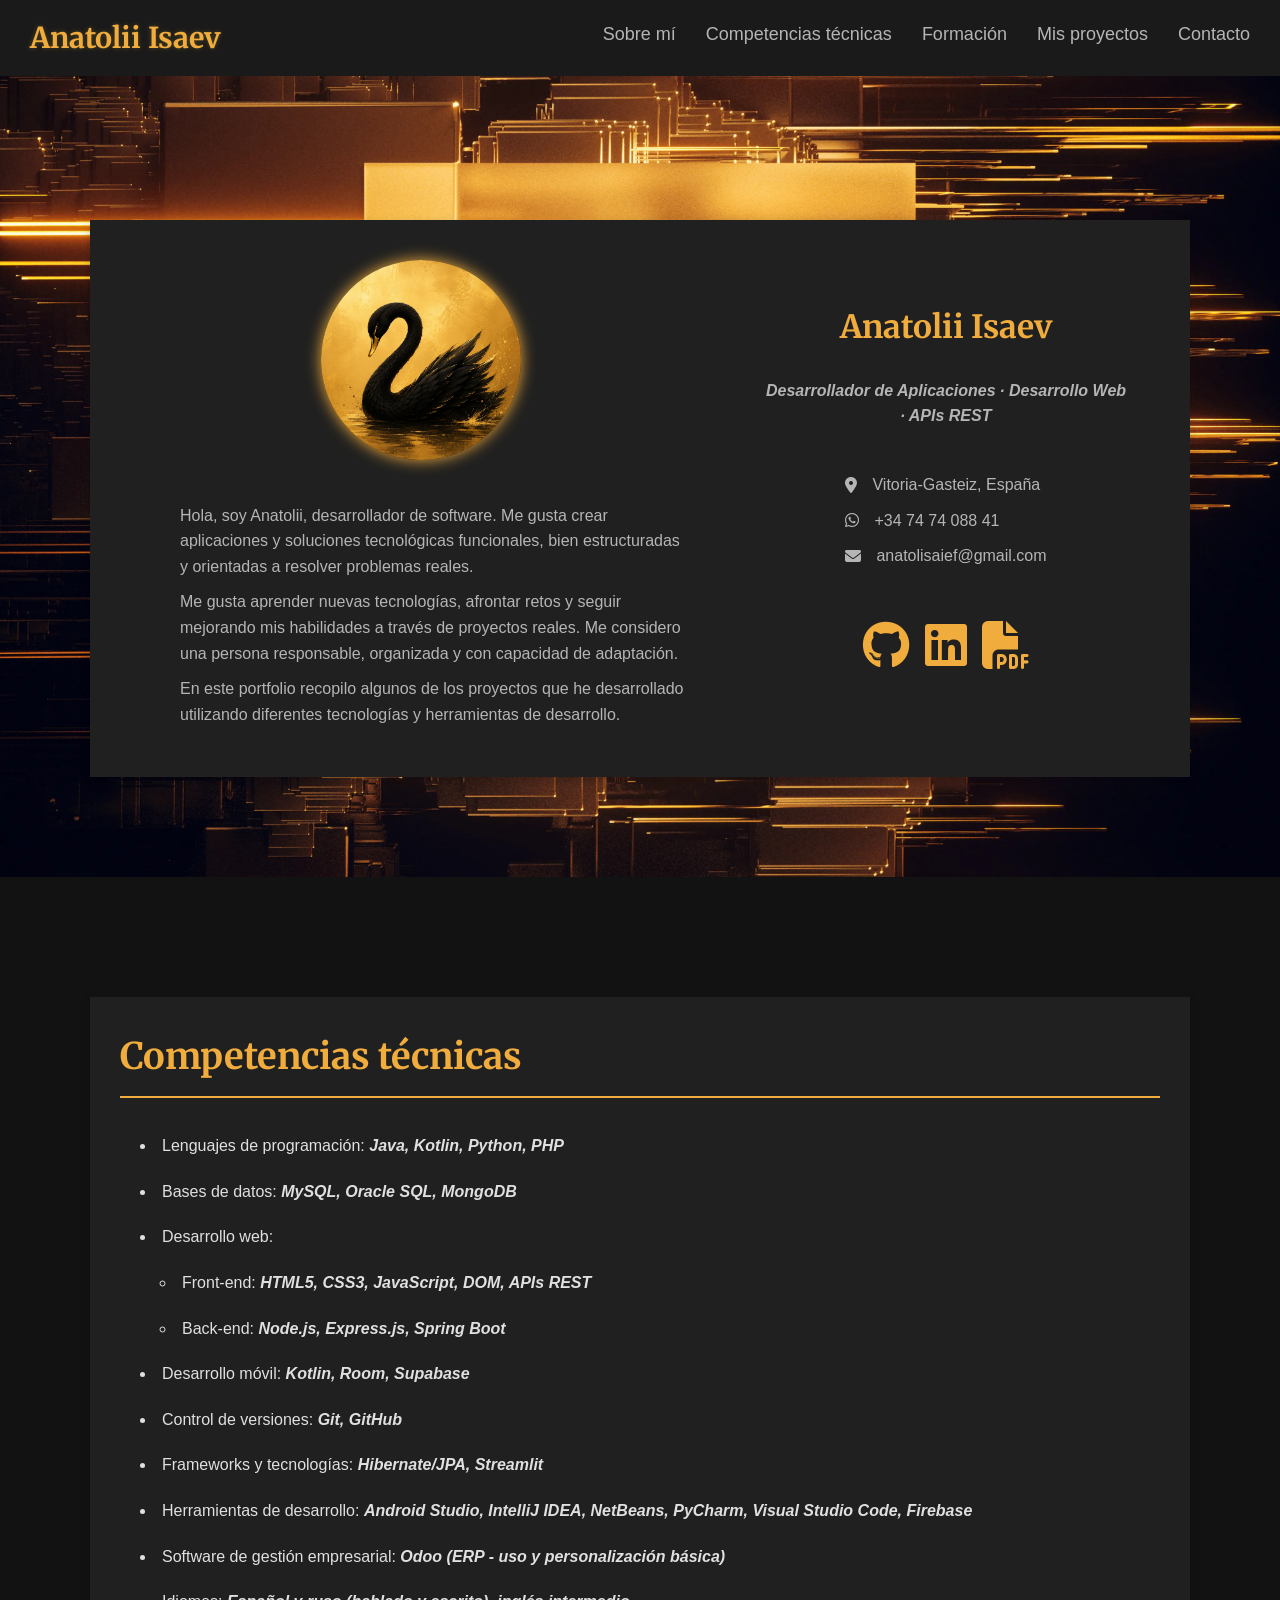
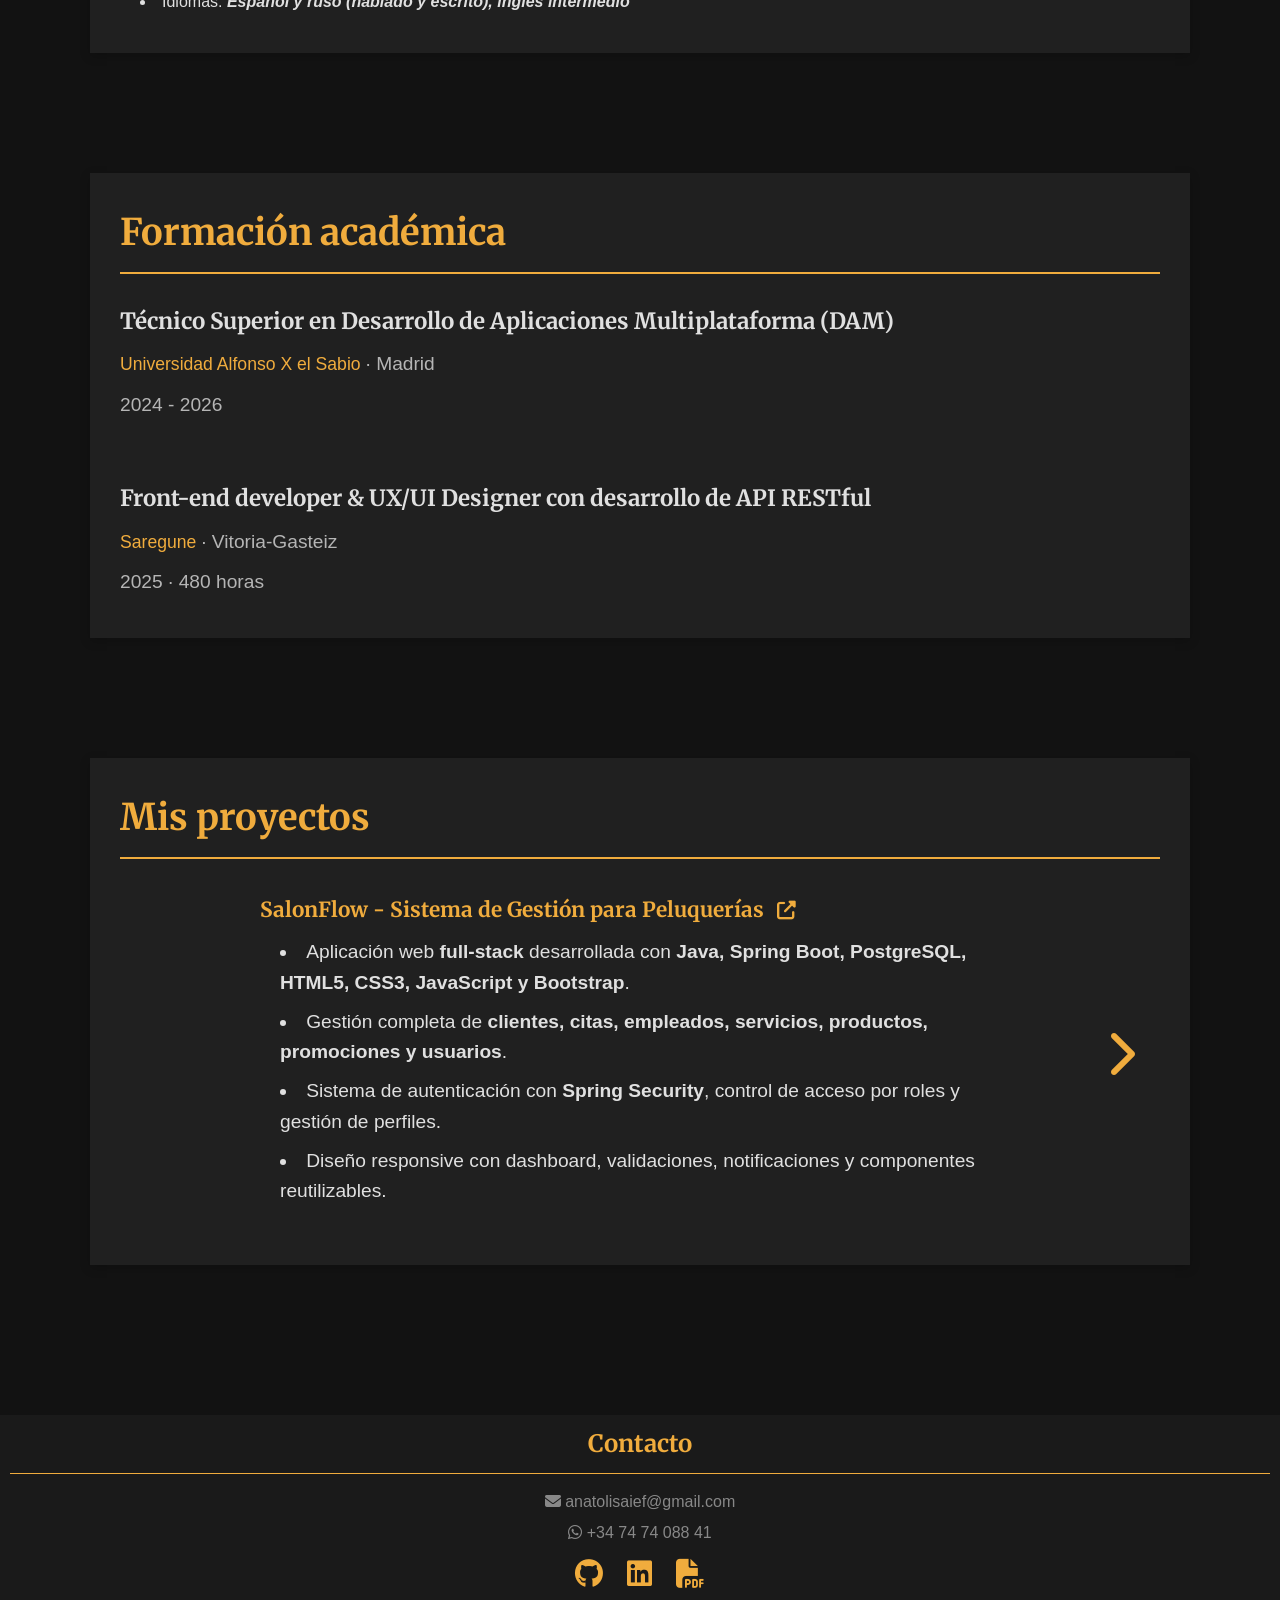
==== index.html @ 62ba075d "cambio del avatar" ====
<!DOCTYPE html>
<html lang="es">

<head>
    <meta charset="UTF-8">
    <meta name="viewport" content="width=device-width, initial-scale=1.0">
    <meta name="format-detection" content="telephone=no">
    <meta name="description"
        content="Curriculum Vitae de Anatolii Isaev, desarrollador de aplicaciones con experiencia en Java, Kotlin, Python, PHP, Node.js y desarrollo web.">
    <link rel="stylesheet" href="style.css">
    <link rel="preload" href="assets/img/square-glitch-golden.webp" as="image">
    <link rel="icon" type="image/png" href="assets/img/favicon.png">
    <link rel="stylesheet" href="https://cdnjs.cloudflare.com/ajax/libs/font-awesome/6.4.2/css/all.min.css">
    <title>Curriculum Vitae de Anatolii Isaev</title>
</head>

<body>

    <header>
        <div class="header-container">
            <h1>Anatolii Isaev</h1>
            <button class="hamburger" id="hamburger">
                <i class="fa-solid fa-bars"></i>
            </button>
            <nav id="nav-menu">
                <ul>
                    <li><a href="#sobre-mi">Sobre mí</a></li>
                    <li><a href="#competencias">Competencias técnicas</a></li>
                    <li><a href="#formacion-academica">Formación</a></li>
                    <li><a href="#proyectos">Mis proyectos</a></li>
                    <li><a href="#contacto">Contacto</a></li>
                </ul>
            </nav>
        </div>
    </header>

    <main>

        <!-- SOBRE MI -->
        <div class="imagen_de_fondo">
            <section id="sobre-mi">
                <div class="descripcion">
                    <div class="imagenMasDatosPersonales">
                        <img src="assets/img/swan.webp" alt="Foto de Anatolii Isaev">
                    </div>
                    <div>
                        <p>
                            Hola, soy Anatolii, desarrollador de software. Me gusta crear aplicaciones y soluciones
                            tecnológicas funcionales, bien estructuradas y orientadas a resolver problemas reales.</p>
                        <p> Me gusta aprender nuevas tecnologías, afrontar retos y seguir mejorando mis habilidades a
                            través de proyectos reales. Me considero una persona responsable, organizada y con capacidad
                            de adaptación.</p>
                        <p>
                            En este portfolio recopilo algunos de los proyectos que he desarrollado
                            utilizando diferentes tecnologías y herramientas de desarrollo.
                        </p>

                    </div>
                </div>
                <div class="datos">
                    <h3>Anatolii Isaev</h3>
                    <h4>Desarrollador de Aplicaciones · Desarrollo Web · APIs REST</h4>
                    <div class="contacto_info">
                        <p><i class="fas fa-map-marker-alt"></i> Vitoria-Gasteiz, España</p>
                        <p><i class="fa-brands fa-whatsapp"></i></i> +34 74 74 088 41</p>
                        <p class="email">
                            <i class="fas fa-envelope"></i>
                            anatolisaief&ZeroWidthSpace;@gmail.com
                        </p>
                        <!-- para quitar el enlace -->

                    </div>



                    <p class="social-icons">
                        <a href="https://github.com/Anatolisaief" target="_blank" title="GitHub">
                            <i class="fab fa-github"></i>
                        </a>
                        <a href="https://www.linkedin.com/in/anatolisaev/" target="_blank" title="LinkedIn">
                            <i class="fa-brands fa-linkedin"></i>
                        </a>
                        <a href="assets/cv/cv-Anatolii-Isaev.pdf" download="cv-Anatolii-Isaev" class="btn-cv"
                            title="Descargar CV en PDF">
                            <i class="fas fa-file-pdf"></i>
                        </a>

                    </p>
                </div>

            </section>

        </div>




        <!-- COMPETENCIAS -->
        <section id="competencias" class="marginTop">
            <h2 class="borderh2">Competencias técnicas</h2>
            <div class="contenido">
                <ul>
                    <li>Lenguajes de programación: <em>Java, Kotlin, Python, PHP</em></li>

                    <li>Bases de datos: <em>MySQL, Oracle SQL, MongoDB</em></li>

                    <li>Desarrollo web:
                        <ul>
                            <li>Front-end: <em>HTML5, CSS3, JavaScript, DOM, APIs REST</em></li>
                            <li>Back-end: <em>Node.js, Express.js, Spring Boot</em></li>
                        </ul>
                    </li>

                    <li>Desarrollo móvil: <em>Kotlin, Room, Supabase</em></li>

                    <li>Control de versiones: <em>Git, GitHub</em></li>

                    <li>Frameworks y tecnologías: <em>Hibernate/JPA, Streamlit</em></li>

                    <li>Herramientas de desarrollo:
                        <em>Android Studio, IntelliJ IDEA, NetBeans, PyCharm, Visual Studio Code, Firebase</em>
                    </li>

                    <li>Software de gestión empresarial:
                        <em>Odoo (ERP - uso y personalización básica)</em>
                    </li>

                    <li>Idiomas:
                        <em>Español y ruso (hablado y escrito), inglés intermedio</em>
                    </li>
                </ul>
            </div>
        </section>

        <!-- FORMACION -->
        <section id="formacion-academica" class="marginTop">
            <h2 class="borderh2">Formación académica</h2>
            <div class="contenido">
                <article class="formacion-item">
                    <h3>Técnico Superior en Desarrollo de Aplicaciones Multiplataforma (DAM)</h3>
                    <p><a href="https://www.uax.com/" target="_blank" rel="noopener noreferrer">
                            Universidad Alfonso X el Sabio
                        </a> · Madrid</p>
                    <p class="periodo">2024 - 2026</p>
                </article>

                <article class="formacion-item">
                    <h3>Front-end developer & UX/UI Designer con desarrollo de API RESTful</h3>
                    <p><a href="https://www.saregune.net/es/" target="_blank" rel="noopener noreferrer">
                            Saregune
                        </a> · Vitoria-Gasteiz</p>
                    <p class="periodo">2025 · 480 horas</p>
                </article>
            </div>
        </section>

        <!-- PROYECTOS -->
        <section id="proyectos" class="marginTop">
            <h2 class="borderh2">Mis proyectos</h2>
            <div class="carousel-container">
                <button class="prev"><i class="fas fa-chevron-left"></i></button>
                <div class="carousel">
                
                    <article class="project-card">
                        <h3>
                            <a href="salonflow.html" title="Ver proyecto SalonFlow">
                                SalonFlow - Sistema de Gestión para Peluquerías
                            </a>
                        </h3>

                        <ul>
                            <li>Aplicación web <b>full-stack</b> desarrollada con <b>Java, Spring Boot, PostgreSQL, HTML5, CSS3, JavaScript y Bootstrap</b>.</li>
                            <li>Gestión completa de <b>clientes, citas, empleados, servicios, productos, promociones y usuarios</b>.</li>
                            <li>Sistema de autenticación con <b>Spring Security</b>, control de acceso por roles y gestión de perfiles.</li>
                            <li>Diseño responsive con dashboard, validaciones, notificaciones y componentes reutilizables.</li>
                        </ul>
                    </article>

                    <article class="project-card">
                        <h3>
                            <a href="tarotapp.html" title="Ver proyecto TarotApp">
                                TarotApp - Aplicación Android de Tarot
                            </a>
                        </h3>

                        <ul>
                            <li>Aplicación Android de tarot desarrollada en <b>Kotlin</b>.</li>
                            <li>Tiradas personalizadas con interpretación contextual de las cartas.</li>
                            <li>Perfil de usuario, historial de lecturas y baraja completa.</li>
                            <li>Arquitectura <b>MVVM</b>, persistencia local con <b>Room</b> y sincronización con
                                <b>Supabase</b>.
                            </li>
                        </ul>
                    </article>

                    <article class="project-card">
                        <h3>
                            <a href="chatbot-ia.html" title="Ver proyecto Chatbot IA">
                                Chatbot IA Reutilizable
                            </a>
                        </h3>

                        <ul>
                            <li>Backend desarrollado en <b>Node.js y Express</b>.</li>
                            <li>Generación de respuestas mediante <b>IA generativa</b>.</li>
                            <li>Consultas sobre <b>documentos PDF y páginas web</b>.</li>
                            <li>Widget reutilizable integrable en distintos proyectos web.</li>
                        </ul>
                    </article>

                    <article class="project-card">
                        <h3><a href="https://github.com/Anatolisaief/lessence-privee" target="_blank"
                                title="Ver el código en GitHub" rel="noopener noreferrer">L’Essence Privée - Tienda de
                                Perfumes Artesanales </a></h3>

                        <ul>
                            <li>Desarrollo de un sitio web dinámico con <b>PHP, MySQL, HTML5, CSS3 y JavaScript</b>.
                            </li>
                            <li>Implementación de base de datos relacional para gestión de perfumes y pedidos.</li>
                            <li>Creación de componentes reutilizables en PHP (header, footer, módulo de productos).</li>
                            <li>Diseño responsive y validación de formularios con HTML5 y CSS.</li>
                        </ul>
                    </article>

                    <article class="project-card">
                        <h3><a href="https://github.com/Anatolisaief/kudehezi" target="_blank"
                                title="Ver el código en GitHub" rel="noopener noreferrer">KUDEHEZI - Gestor de Acciones
                                Empresariales </a></h3>
                        <ul>
                            <li>Aplicación web <b>full-stack</b> para la gestión de acciones y eventos de una empresa.
                            </li>
                            <li>Implementación de <b>CRUD</b> completo con filtros avanzados y validación.</li>
                            <li>Uso de <b> Node.js, Express.js, JavaScript, HTML5 y CSS3</b> en un entorno modular.</li>
                            <li>Sistema de confirmación de eliminación con diálogos y notificaciones (toasts).</li>
                        </ul>
                    </article>

                    <!--
                    <article class="project-card">
                        <h3><a href="https://github.com/Anatolisaief/gestor_tareas_personal" target="_blank"
                                title="Ver el código en GitHub" rel="noopener noreferrer">Gestor Personal de Tareas</a>
                        </h3>

                        <ul>
                            <li>Aplicación web ligera con <b>HTML5, CSS3 y JavaScript</b>.</li>
                            <li><b>CRUD</b> completo de tareas con prioridad, fecha límite y notificaciones visuales.
                            </li>
                            <li>Persistencia en el navegador usando localStorage.</li>
                            <li>Diseño responsive y formularios dinámicos validados.</li>
                        </ul>
                    </article> -->

                    <!--
                    <article class="project-card">
                        <h3><a href="https://github.com/Anatolisaief/gestor-peliculas" target="_blank"
                                title="Ver el código en GitHub" rel="noopener noreferrer">Gestor de Películas</a></h3>

                        <ul>
                            <li>Aplicación fullstack con <b>HTML5, CSS3 y JavaScript (Frontend)</b> y
                                <b>Node.js + Express (Backend)</b>.
                            </li>
                            <li><b>CRUD</b> completo de películas con título, director y año.</li>
                            <li>Comunicación cliente-servidor mediante <code>fetch</code> y manejo de rutas en Express.
                            </li>
                            <li>Confirmación de eliminación con <code>&lt;dialog&gt;</code> y edición en formulario
                                dinámico.</li>
                        </ul>
                    </article>-->

                    <!--
                    <article class="project-card">
                        <h3><a href="https://github.com/Anatolisaief/api_tarot/" target="_blank"
                                title="Ver el código en GitHub" rel="noopener noreferrer">Tarot Cards App</a></h3>
                        <ul>
                            <li>Aplicación web interactiva con <b>HTML5, CSS3 y JavaScript</b>.</li>
                            <li>Integración con la <b>Tarot API</b> para obtener cartas y sus significados.</li>
                            <li>Uso de imágenes personalizadas almacenadas localmente y mapeadas a cada carta.</li>
                            <li>Funcionalidad de mostrar una carta aleatoria o todas las cartas disponibles.</li>
                        </ul>
                    </article>-->

                </div>
                <button class="next"><i class="fas fa-chevron-right"></i></button>
            </div>
        </section>


    </main>
    <footer id="contacto">
        <h2>Contacto</h2>
        <p class="email">
            <i class="fas fa-envelope"></i>
            anatolisaief&ZeroWidthSpace;@gmail.com
        </p>
        <p><i class="fa-brands fa-whatsapp"></i> +34 74 74 088 41</p>
        <div class="social-icons">
            <a href="https://github.com/Anatolisaief" target="_blank" title="GitHub">
                <i class="fab fa-github"></i>
            </a>
            <a href="https://www.linkedin.com/in/anatolisaev/" target="_blank" title="LinkedIn">
                <i class="fa-brands fa-linkedin"></i>
            </a>
            <a href="assets/cv/cv-Anatolii-Isaev.pdf" download="cv-Anatolii-Isaev" class="btn-cv"
                title="Descargar CV en PDF">
                <i class="fas fa-file-pdf"></i>
            </a>
        </div>
    </footer>
    <script src="js/script.js"></script>
    <script>
        window.ChatbotConfig = {
            apiBaseUrl: "https://chatbot-07hc.onrender.com",
            configName: "cv"
        };

        window.addEventListener("load", () => {
            setTimeout(() => {
                const s = document.createElement("script");
                s.src = "https://chatbot-07hc.onrender.com/widget.js";
                s.defer = true;
                document.body.appendChild(s);
            }, 800);
        });
    </script>



</body>

</html>
---- style.css ----
@import url('https://fonts.googleapis.com/css2?family=Merriweather:ital,opsz,wght@0,18..144,300..900;1,18..144,300..900&display=swap');

:root {
    /* Fondos */
    --color-fondo: #121212;
    --color-fondo-secundario: #1a1a1a;
    --color-panel: #202020;

    /* Textos */
    --color-texto: #b5b5b5;
    --color-texto-claro: #E0E0E0;
    --color-texto-suave: #B8B8B8;
    --color-texto-footer: #888;

    /* Color principal */
    --color-dorado: #F0AC3D;

    /* Bordes */
    --color-borde: #444;

    /* Sombras */
    --sombra-dorada-suave: rgba(240, 172, 61, 0.25);
    --sombra-dorada-media: rgba(240, 172, 61, 0.4);
    --sombra-dorada-fuerte: rgba(240, 172, 61, 0.9);

    /* Fondos especiales */
    --fondo-code: #333;
}



* {
    margin: 0;
    padding: 0;
    box-sizing: border-box;
}

body {
    font-family: 'Segoe UI', Tahoma, Geneva, Verdana, sans-serif;
    background-color: var(--color-fondo);
    color: var(--color-texto);
    line-height: 1.6;


}

h1,
h2,
h3 {
    font-family: 'Merriweather', serif;
    font-weight: 700;
}


/* Encabezado y navegación */
header {
    position: fixed;
    top: 0;
    left: 0;
    width: 100%;
    background-color: var(--color-fondo-secundario);
    padding: 15px 30px;
    z-index: 1000;


}

.header-container {
    display: flex;
    justify-content: space-between;
    align-items: center;
    flex-wrap: wrap;
}

header h1 {
    font-size: 1.8rem;
    color: var(--color-dorado);
    margin: 0;
    text-shadow: 0 0 5px rgba(212, 175, 55, 0.3);
}

nav ul {
    display: flex;
    list-style: none;

}

nav a {
    color: var(--color-texto);
    text-decoration: none;
    font-size: 18px;
    transition: all 0.3s ease;
}

nav a:hover {
    color: var(--color-dorado);
    transform: scale(1.2);
    text-shadow: 0 0 10px rgba(212, 175, 55, 0.9),
        0 0 20px rgba(212, 175, 55, 0.7),
        0 0 30px rgba(212, 175, 55, 0.5);
}


.hamburger {
    display: none;
    /* oculto en escritorio */
    background: none;
    border: none;
    font-size: 2rem;
    color: var(--color-dorado);
    cursor: pointer;
    z-index: 1001;
}



/* Animación de hamburguesa a cruz */
.hamburger.active span:nth-child(1) {
    transform: rotate(45deg) translate(5px, 5px);
}

.hamburger.active span:nth-child(2) {
    opacity: 0;
}

.hamburger.active span:nth-child(3) {
    transform: rotate(-45deg) translate(5px, -5px);
}

/* Secciones */
section {
    max-width: 1100px;
    margin: 0 auto;
    padding: 30px;
    margin-bottom: 40px;
    background-color: var(--color-panel);
    box-shadow: 0 3px 10px rgba(0, 0, 0, 0.2);
    opacity: 0;
    transform: translateY(50px);
    transition: all 1.2s ease-out;
    scroll-margin-top: 70px;
}

.descripcion p {
    margin-bottom: 10px;
}

#sobre-mi {
    opacity: 1;
    transform: none;
}

/* Cuando entran en pantalla */
section.visible {
    opacity: 1;
    transform: translateY(0);
}



h2 {
    font-size: 1.8rem;
    margin-bottom: 15px;
    color: var(--color-dorado);
    padding-bottom: 10px;
    border-bottom: 1px solid var(--color-dorado);
    animation: goldenGlow 3s infinite alternate ease-in-out;
}

section h2 {
    font-size: 2.3rem;
}

.borderh2 {
    border-bottom: 2px solid var(--color-dorado);
}

.email {
    -webkit-touch-callout: default;
    /* iOS: deja el menú normal al pulsar */
    -webkit-user-select: text;
    /* Chrome/Safari (WebKit) */
    -moz-user-select: text;
    /* Firefox (prefijo antiguo) */
    -ms-user-select: text;
    /* IE/Edge antiguo */
    user-select: text;
    /* Estándar */
}



.marginTop {
    margin-top: 120px;
    font-size: 1.2rem;
}

/* Sobre mí */

.imagen_de_fondo {
    width: 100%;
    padding: 60px 20px;
    background-image: url("assets/img/square-glitch-golden.webp");
    background-size: cover;
    background-position: center;
    background-repeat: no-repeat;
    padding-top: 220px;


}


/* asegurar que el contenido esté sobre la capa oscura */
.imagen_de_fondo>* {
    position: relative;
    z-index: 1;
}

#sobre-mi {
    display: flex;
    justify-content: center;
    align-items: center;
    padding: 40px;

}

.descripcion {
    width: 60%;
    padding: 0px 50px;
}

.datos {
    width: 40%;
    padding: 0px 20px;
    display: flex;
    flex-direction: column;
    align-items: center;
    gap: 10px;
}



.datos h3 {
    margin-bottom: 15px;
    text-align: center;
    font-size: 2rem;

}

.datos h4 {
    color: var(--color-texto);
    margin-bottom: 8px;
    font-size: 1rem;
    font-style: italic;
    text-align: center;
}

.datos p {
    margin-bottom: 10px;
    color: var(--color-texto);
    display: flex;
    align-items: center;
    gap: 15px;
}

.contacto_info {
    margin-top: 25px;
    margin-bottom: 20px;

}


.contenido {
    display: flex;
    flex-direction: column;
    gap: 20px;
}

.contenido ul li {
    margin-top: 20px;
}

.contenido em {
    font-weight: bold;
}

.imagenMasDatosPersonales {
    text-align: center;
    margin-bottom: 35px;
}

.imagenMasDatosPersonales img {
    max-width: 200px;
    border-radius: 50%;
    box-shadow: 0 0 15px var(--color-dorado);
}

#competencias li {
    font-size: 1rem;
}


/* Iconos sociales */
.social-icons {

    text-align: center;
}

.social-icons a {

    font-size: 3rem;
    color: var(--color-dorado);
    transition: all 0.3s ease;
    text-decoration: none;
}

.social-icons a:hover {
    transform: scale(1.2);
    text-shadow: 0 0 10px rgba(212, 175, 55, 0.8),
        0 0 20px rgba(212, 175, 55, 0.6);
}



/* Listas */
ul {
    list-style-position: inside;
    padding-left: 20px;
}

li {
    margin-bottom: 8px;
    color: var(--color-texto-claro);
}

/* Proyectos */
.borderBottom {
    border-bottom: 1px solid var(--color-borde);
    padding-bottom: 20px;
    margin-bottom: 20px;
}

article:last-of-type {
    border-bottom: none;
}

h3 {
    color: var(--color-dorado);
    margin-bottom: 10px;
    font-size: 1.3rem;
}

article p {
    margin-bottom: 10px;
}



code {
    background-color: #333;
    padding: 2px 5px;
    border-radius: 3px;
    color: var(--color-texto);
}



#proyectos a {
    font-size: 1.3rem;
    color: var(--color-dorado);
    text-decoration: none;
    transition: all 0.3s ease;
}

#proyectos a::after {
    content: "\f35d";
    /* Unicode del icono "external-link-alt" de Font Awesome */
    font-family: "Font Awesome 5 Free";
    font-weight: 900;
    margin-left: 8px;
    color: var(--color-dorado);
    font-size: 0.9em;
}

#proyectos a:hover {
    transform: scale(1.2);
    text-shadow: 0 0 10px rgba(212, 175, 55, 0.9),
        0 0 20px rgba(212, 175, 55, 0.7),
        0 0 30px rgba(212, 175, 55, 0.5);

}

#formacion-academica a {
    font-size: 1.1rem;
    color: var(--color-dorado);
    text-decoration: none;
    transition: all 0.3s ease;
}

#formacion-academica a:hover {
    transform: scale(1.1);
    text-shadow: 0 0 10px rgba(212, 175, 55, 0.9),
        0 0 20px rgba(212, 175, 55, 0.7),
        0 0 30px rgba(212, 175, 55, 0.5);

}

.formacion-item:first-of-type {
    margin-top: 15px;
    margin-bottom: 30px;
}

.formacion-item h3 {
    color: var(--color-texto-claro);
    font-size: 1.4rem;
}


.carousel-container {
    position: relative;
    /* importante para ubicar las flechas */
    display: flex;
    justify-content: center;
    align-items: center;
}

.carousel {
    position: relative;
    width: 100%;
    display: flex;
    justify-content: center;

}

.project-card {
    width: 100%;
    max-width: 800px;
    min-height: 300px;
    border-radius: 8px;
    padding: 20px;
    display: none;
    /* ocultar todos por defecto */
}

.project-card.active {
    display: block;
    /* solo el activo se ve */
}


/* Animaciones */
.project-card {
    opacity: 0;
    transform: translateY(10px);
    transition: all 0.5s ease-out;
}

.project-card.visible {
    opacity: 1;
    transform: translateY(0);
    filter: blur(0);
}

button.prev,
button.next {
    background: none;
    border: none;
    color: var(--color-dorado);
    font-size: 3rem;
    cursor: pointer;
    padding: 10px;
    position: absolute;
    top: 50%;
    transform: translateY(-50%);
    z-index: 10;
    /* para que no se escondan */
    transition: all 0.3s ease;
}

button.prev {
    left: 15px;
}

button.next {
    right: 15px;
}


button[style*="none"] {
    opacity: 0;
    pointer-events: none;
}

button.prev:hover,
button.next:hover {
    text-shadow: 0 0 10px rgba(212, 175, 55, 0.9),
        0 0 20px rgba(212, 175, 55, 0.7),
        0 0 30px rgba(212, 175, 55, 0.5);
}


footer {
    background-color: var(--color-fondo-secundario);
    color: var(--color-texto-footer);
    text-align: center;
    padding: 10px;
    font-size: 1rem;
    position: relative;
    z-index: 5;
    margin-top: 150px;
}

footer h2 {
    font-family: 'Merriweather', serif;
    color: var(--color-dorado);
    font-size: 1.5rem;
}

footer p {
    margin: 5px 0;
}




footer .social-icons a {
    font-size: 1.8rem;
    margin: 0 10px;
    display: inline-block;
    transition: all 0.3s ease;
}

footer .social-icons a:hover {
    transform: scale(1.3);
    text-shadow: 0 0 10px rgba(212, 175, 55, 0.9),
        0 0 20px rgba(212, 175, 55, 0.7),
        0 0 30px rgba(212, 175, 55, 0.5);
}


footer small {
    display: block;
    margin-top: 20px;
    color: var(--color-texto-footer);
    font-size: 0.9rem;
}

.proyecto-detalle.proyecto-hero h2 {
    font-size: 3.2rem;
}

.proyecto-detalle h2 {
    font-size: 1.9rem;
}




.hero-titulo {
    display: flex;
    align-items: center;
    gap: 20px;
    border-bottom: 2px solid var(--color-dorado);
    padding-bottom: 15px;
    margin-bottom: 25px;
}

.hero-titulo img {
    width: 100px;
    height: 100px;
    object-fit: contain;
}

.hero-titulo h2 {
    border-bottom: none;
    margin: 0;
}


.proyecto-subtitulo {
    font-size: 1.35rem;
    color: var(--color-texto-claro);
    margin-bottom: 25px;
    max-width: 900px;
}

.tech-tags {
    display: flex;
    flex-wrap: wrap;
    gap: 12px;
    margin-top: 30px;
}

.tech-tags span {
    border: 1px solid var(--color-dorado);
    border-radius: 999px;
    padding: 8px 16px;
    color: var(--color-dorado);
    background-color: rgba(240, 172, 61, 0.08);
    font-weight: bold;
}


.proyecto-detalle {
    margin-top: 120px;
}

.captura-app {
    width: 100%;
    max-width: 210px;
    border-radius: 25px;
    display: block;
    margin: 25px auto;
    box-shadow: 0 0 15px var(--sombra-dorada-media);
}

.captura-web {
    width: 100%;
    max-width: 700px;
    border-radius: 12px;
    display: block;
    margin: 0 auto;
    box-shadow: 0 0 15px var(--sombra-dorada-media);
}

.demo-video {
    width: 100%;
    max-width: 230px;
    border-radius: 25px;
    display: block;
    margin: 25px auto;
    box-shadow: 0 0 15px var(--sombra-dorada-media);
}



.proyecto-grid {
    display: grid;
    grid-template-columns: 1fr 1fr;
    gap: 40px;
    align-items: center;
    margin-top: 30px;
}

.proyecto-texto {
    width: 100%;
}

.proyecto-media {
    display: flex;
    gap: 20px;
    justify-content: center;
    align-items: center;
}

.proyecto-detalle p {
    margin-bottom: 25px;
}

.proyecto-detalle ul {
    margin: 25px 0;
}


.btn-volver {
    color: #d0d0d0;
    font-size: 1.2rem;
    text-decoration: none;
    transition: all 0.3s ease;
}

.btn-volver:hover {
    color: var(--color-dorado);
    text-shadow:
        0 0 5px rgba(240, 172, 61, 0.8),
        0 0 10px rgba(240, 172, 61, 0.6),
        0 0 20px var(--sombra-dorada-media);
}

.project-card {
    pointer-events: none;
}

.project-card.active {
    pointer-events: auto;
}


.proyecto-media .captura-app,
.proyecto-media .demo-video {
    margin: 0;
}

.media-item {
    text-align: center;
}

.media-caption {
    margin-top: 12px;
    font-size: 0.9rem;
    color: #B0B0B0;
    font-style: italic;
}

.diagrama-chatbot {
    width: 100%;
    max-width: 550px;
    border-radius: 12px;
    display: block;
    margin: 0 auto;
}

.nota-demo {
    margin-top: 30px;
    padding: 15px;
    border-left: 3px solid var(--color-dorado);
    color: var(--color-texto-claro);
    font-style: italic;
}


.chatbot-captura {
    width: 100%;
    max-width: 250px;
    border-radius: 18px;
    display: block;
    margin: 0 auto;
    border: 1px solid rgba(240, 172, 61, 0.35);
    box-shadow: 0 0 18px var(--sombra-dorada-suave);
    object-fit: cover;
    transition: transform 0.8s cubic-bezier(0.22, 1, 0.36, 1);
}

.chatbot-captura:hover {
    transform: scale(1.2);
}

.caption-chatbot {
    margin-top: 34px;
    max-width: 430px;
    text-align: center;
    font-size: 0.8rem;
    color: var(--color-texto-suave);
    font-style: italic;
    line-height: 1.6;
}

/* aumentar capturas de imagen */
.imagen-lightbox {
    cursor: zoom-in;
}

.lightbox {
    position: fixed;
    inset: 0;
    background-color: rgba(0, 0, 0, 0.85);
    display: none;
    justify-content: center;
    align-items: center;
    z-index: 3000;
    padding: 30px;
}

.lightbox.active {
    display: flex;
}

.lightbox img {
    max-width: 90%;
    max-height: 90%;
    border-radius: 12px;
    box-shadow: 0 0 25px rgba(240, 172, 61, 0.4);
}

.lightbox-cerrar {
    position: absolute;
    top: 25px;
    right: 35px;
    color: white;
    font-size: 2.5rem;
    cursor: pointer;
}

.captura-perfil {
    max-width: 340px;
}


@media (max-width: 767px) {
    .proyecto-grid {
        grid-template-columns: 1fr;
    }
}





@keyframes goldenGlow {
    0% {
        text-shadow: 0 0 3px rgba(237, 181, 0, 0.9);
    }

    50% {
        text-shadow: 0 0 10px rgba(237, 181, 0, 0.9);
    }

    100% {
        text-shadow: 0 0 3px rgba(237, 181, 0, 0.9);
    }
}


@keyframes fotoGlow {
    0% {
        box-shadow:
            0 0 15px rgba(240, 172, 61, 0.5),
            0 0 30px rgba(240, 172, 61, 0.3);
    }

    50% {
        box-shadow:
            0 0 30px rgba(252, 170, 38, 0.9),
            0 0 60px rgba(240, 172, 61, 0.7),
            0 0 90px rgba(240, 172, 61, 0.5);
    }

    100% {
        box-shadow:
            0 0 15px rgba(240, 172, 61, 0.5),
            0 0 30px rgba(240, 172, 61, 0.3);
    }
}

.imagenMasDatosPersonales img {
    max-width: 200px;
    border-radius: 50%;
    animation: fotoGlow 4s ease-in-out infinite;
}




/* Responsive */
@media (min-width: 768px) {

    body {
        padding-top: 0;
        /* Más espacio en móviles */
    }

    section {
        scroll-margin-top: 120px;
    }

    #sobre-mi .contenido {
        flex-direction: row;
        align-items: center;
    }

    .imagenMasDatosPersonales {
        flex: 0 0 200px;
        margin-right: 30px;
    }

    nav ul {
        gap: 30px;
    }
}

@media (max-width: 767px) {

    body {
        padding-top: 0;
    }

    header {
        padding: 10px 20px;

    }

    header h1 {
        color: var(--color-texto);
        font-size: 1.2rem;
    }



    #sobre-mi {
        flex-direction: column-reverse;
        align-items: center;
        gap: 30px;


    }

    .descripcion,
    .datos {
        width: 100%;
        padding: 0 5px;
        text-align: center;
    }

    .descripcion p {
        font-size: 0.9rem;
        text-align: justify;

    }

    h1 {
        font-size: 2rem;
    }

    h2 {
        font-size: 1.5rem;
    }



    nav ul {
        flex-direction: column;
        align-items: center;
        gap: 15px;
    }

    nav a {
        display: block;
        text-align: center;
        margin-bottom: 10px;
        font-size: 1.5rem;

    }


    nav {
        position: fixed;
        top: 55px;
        /* Pegado al header */
        left: 50%;
        transform: translateX(-50%);
        width: 100%;
        background-color: var(--color-fondo-secundario);
        display: none;
        flex-direction: column;
        text-align: center;
        padding: 20px 0;
        z-index: 1000;

    }

    nav.active {
        display: flex;
    }


    .hamburger {
        display: block;
        /* visible en móvil */
    }

    #cv {
        padding: 15px;
    }

    button.prev {
        left: -15px;
    }

    button.next {
        right: -15px;
    }

}

@media (max-width: 767px) {



    .proyecto-grid {
        grid-template-columns: 1fr;
        gap: 25px;
    }

    .proyecto-detalle {
        margin-top: 60px;
        padding: 20px;
    }

    .hero-titulo {
        flex-direction: column;
        text-align: center;
        gap: 10px;
    }

    .hero-titulo img {
        width: 70px;
        height: 70px;
    }

    .proyecto-detalle.proyecto-hero h2 {
        font-size: 2.5rem;
    }

    .proyecto-detalle h2 {
        font-size: 1.6rem;
    }

    .proyecto-subtitulo {
        font-size: 1.1rem;
        text-align: center;
    }

    .tech-tags {
        justify-content: center;
    }

    .proyecto-media {
        flex-wrap: wrap;
        gap: 15px;
    }

    .captura-app {
        max-width: 180px;
    }

    .demo-video {
        max-width: 180px;
    }
}
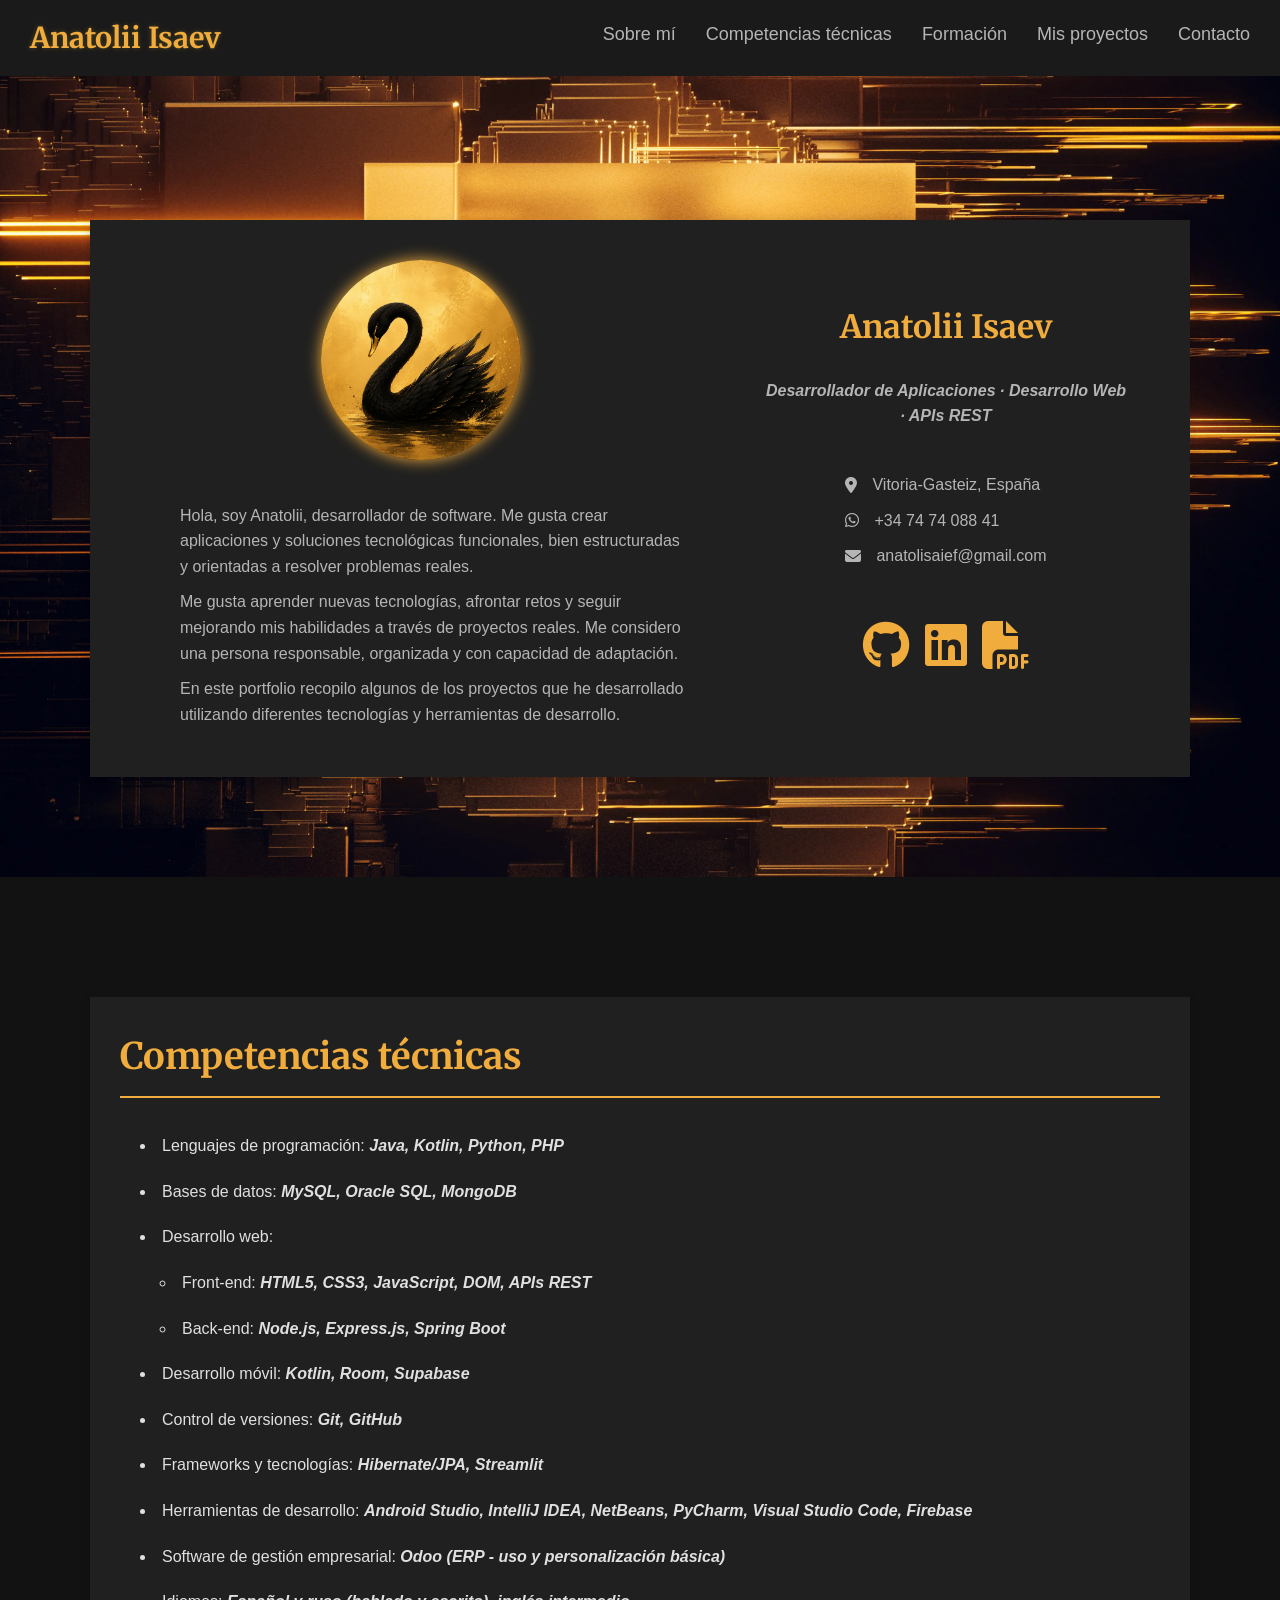
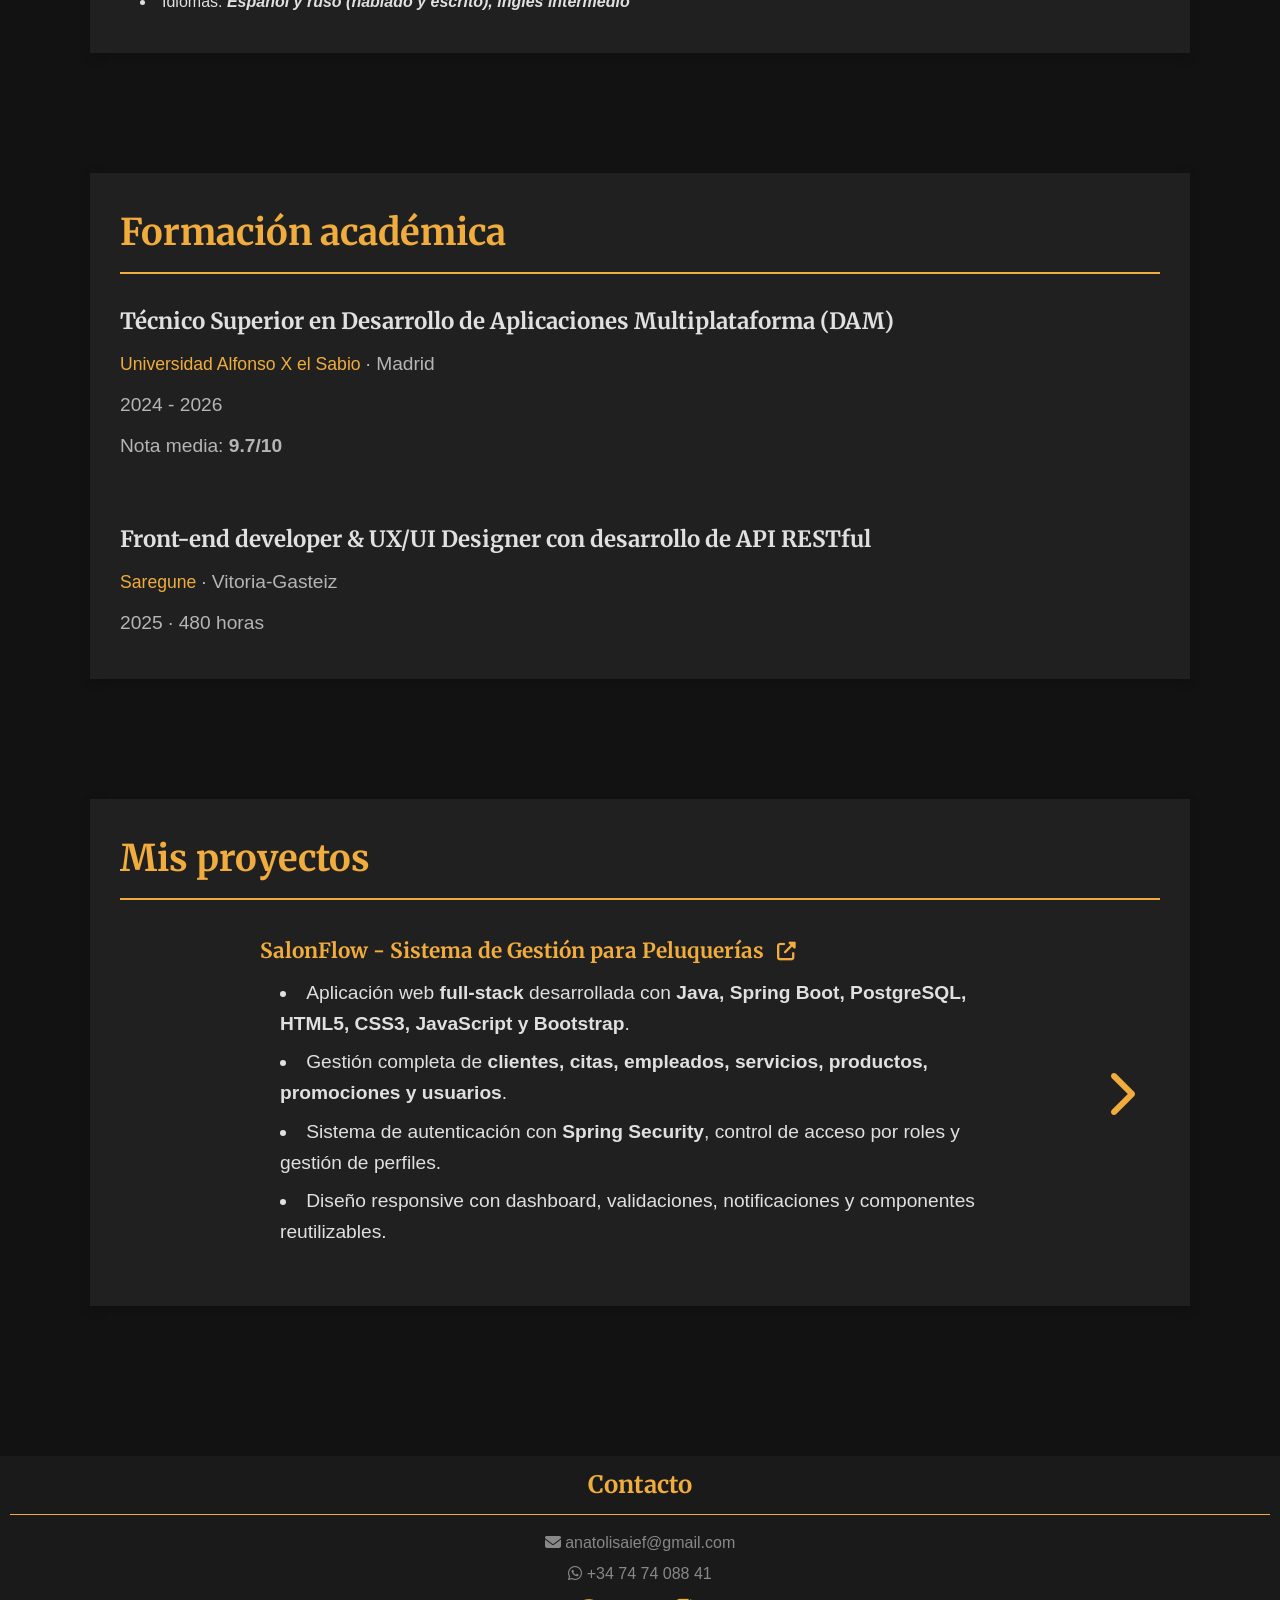
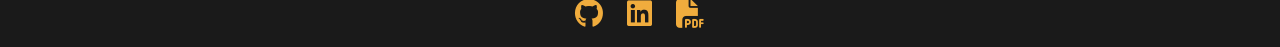
==== commit 9faeda2f: "cambios en el pdf" ====
--- a/index.html
+++ b/index.html
@@ -142,6 +142,7 @@
                             Universidad Alfonso X el Sabio
                         </a> · Madrid</p>
                     <p class="periodo">2024 - 2026</p>
+                    <p>Nota media: <strong>9.7/10</strong></p>
                 </article>
 
                 <article class="formacion-item">
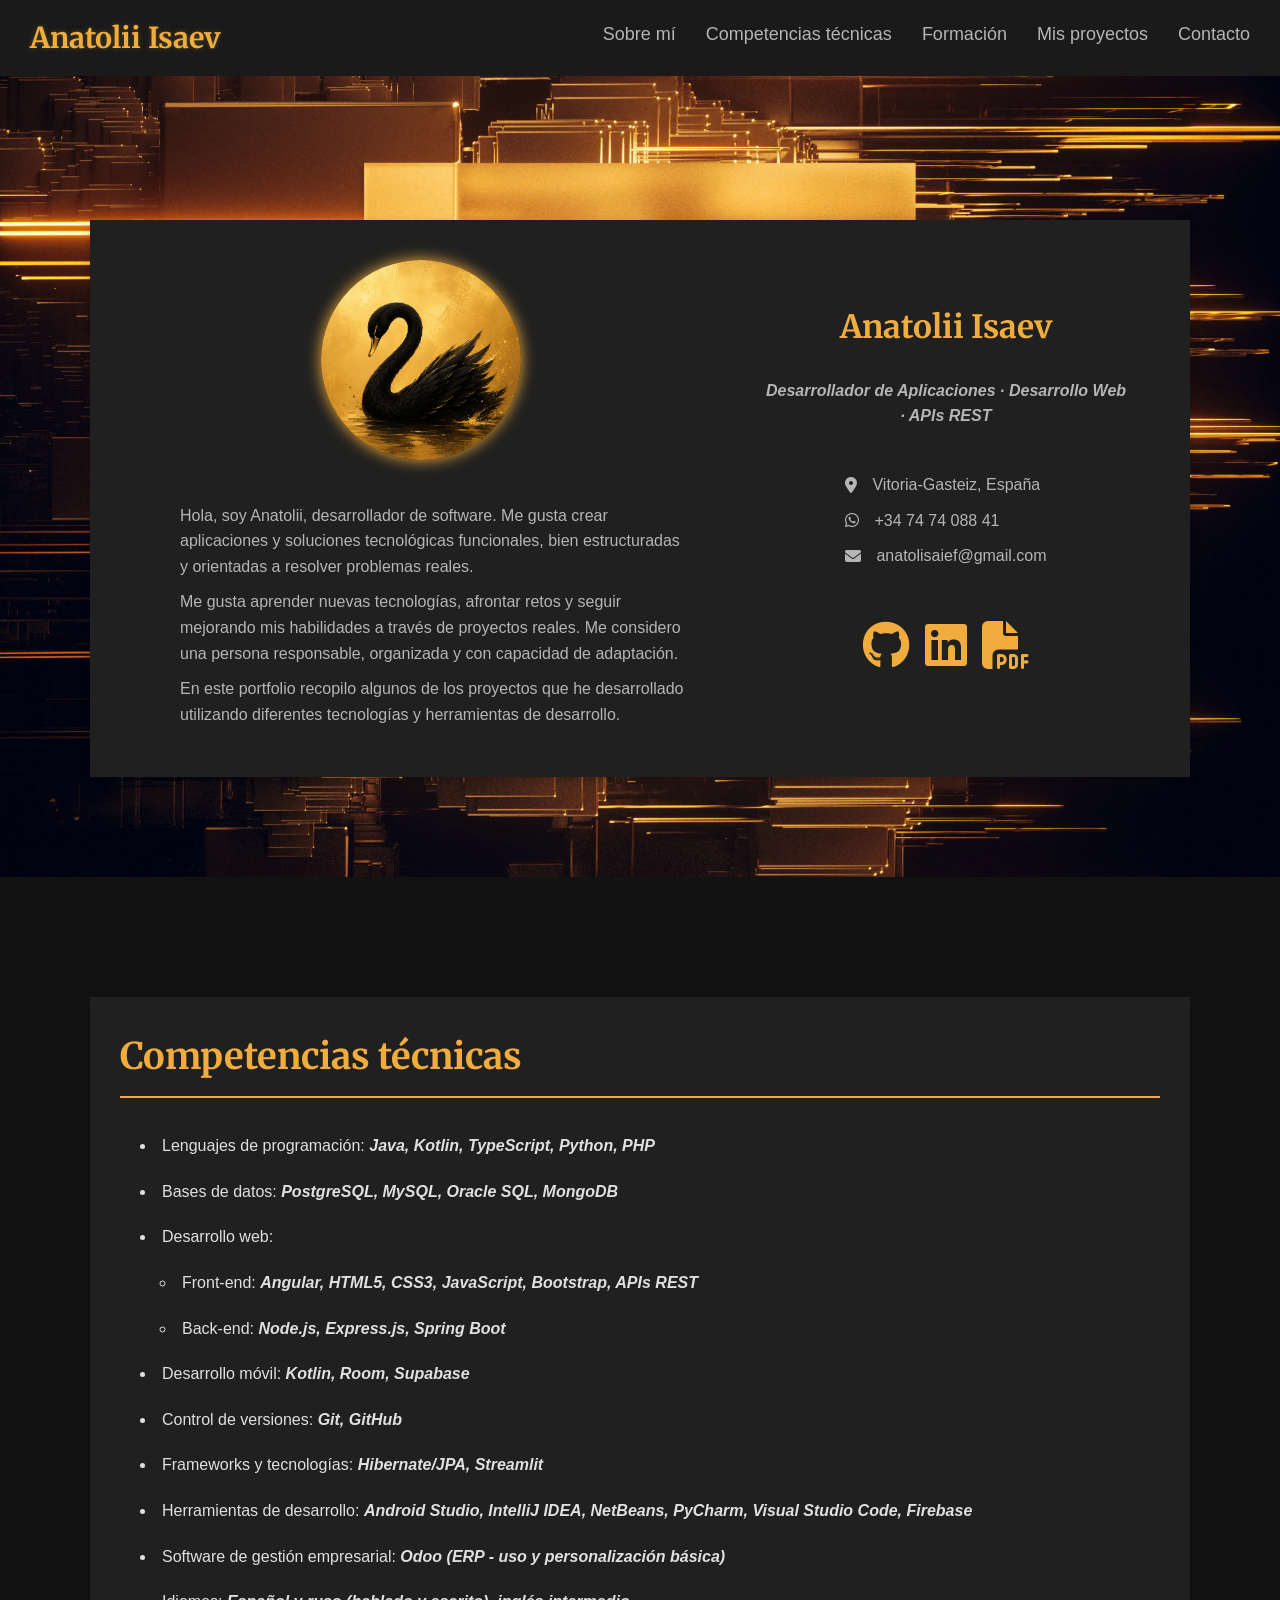
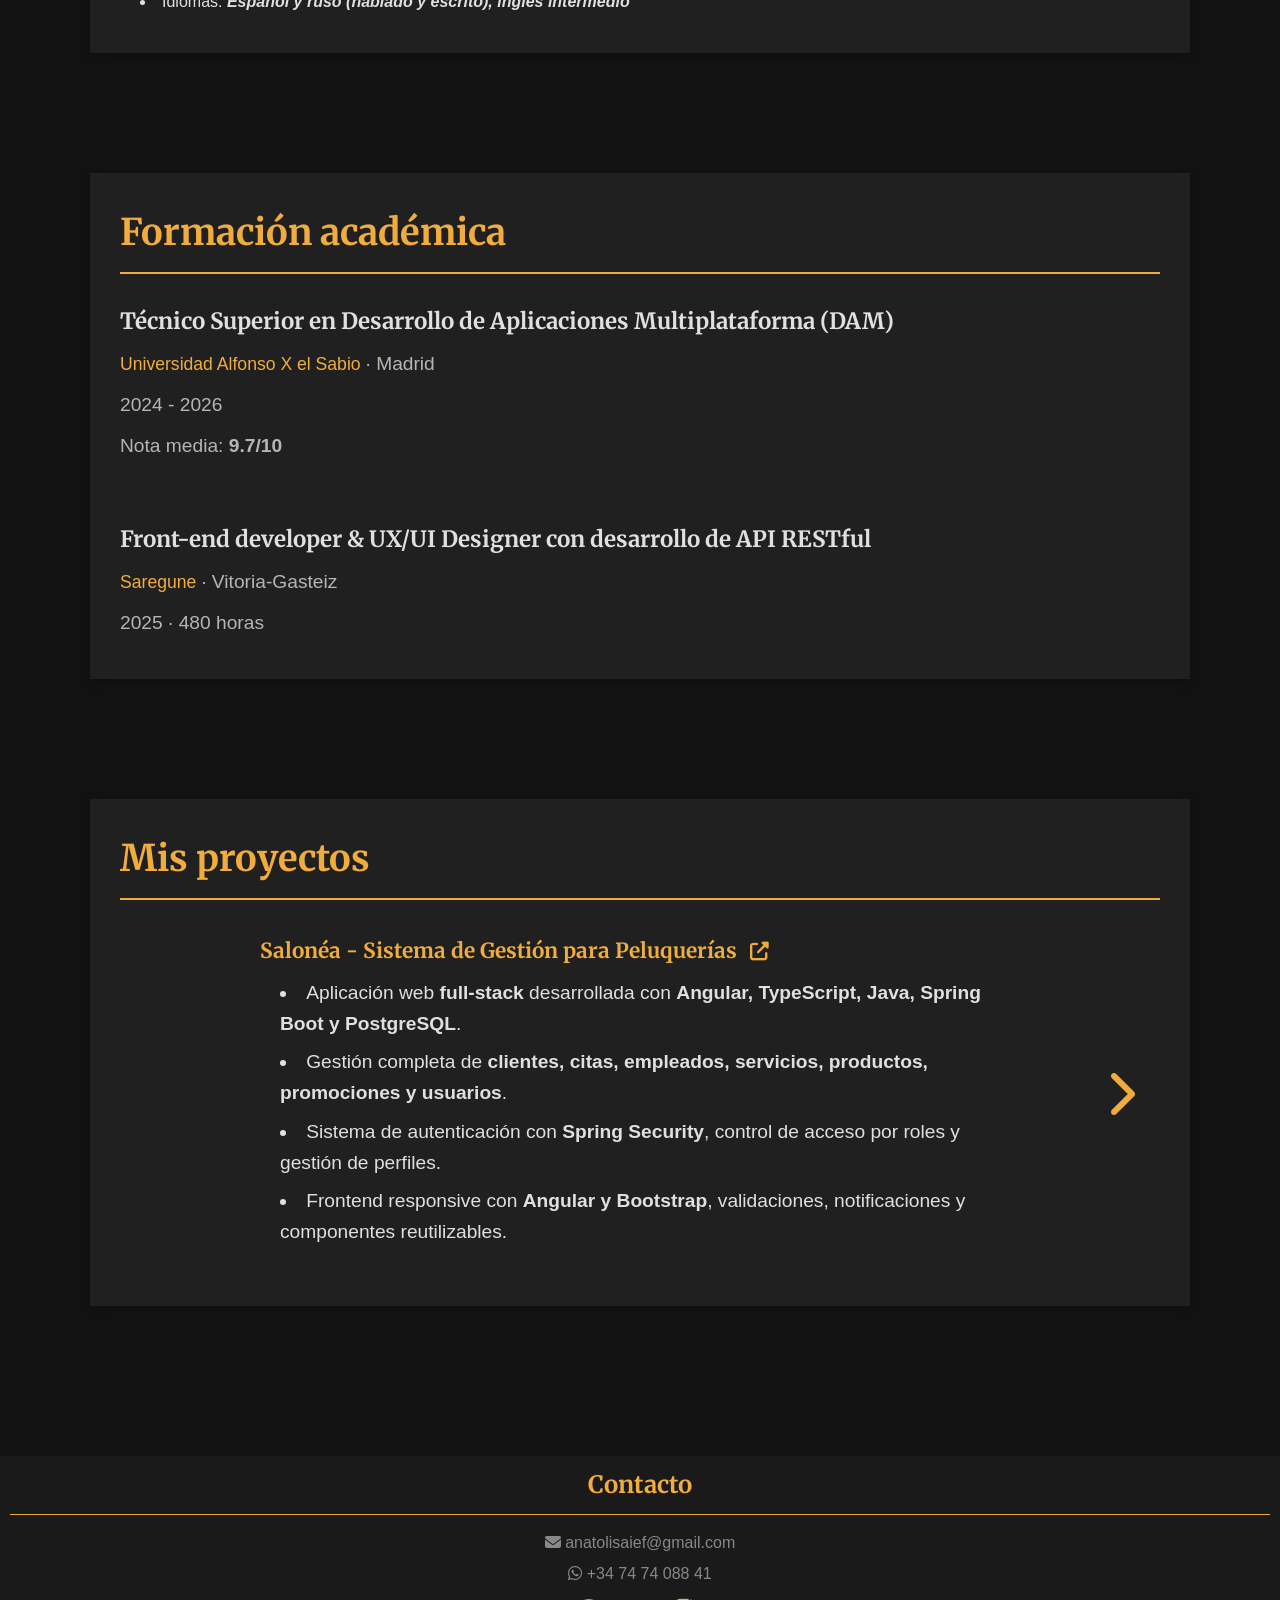
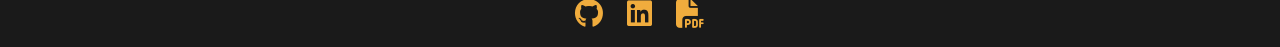
==== commit ac261a5d: "Actualiza Salonéa y competencias técnicas" ====
--- a/index.html
+++ b/index.html
@@ -100,13 +100,13 @@
             <h2 class="borderh2">Competencias técnicas</h2>
             <div class="contenido">
                 <ul>
-                    <li>Lenguajes de programación: <em>Java, Kotlin, Python, PHP</em></li>
-
-                    <li>Bases de datos: <em>MySQL, Oracle SQL, MongoDB</em></li>
+                    <li>Lenguajes de programación: <em>Java, Kotlin, TypeScript, Python, PHP</em></li>
+
+                    <li>Bases de datos: <em>PostgreSQL, MySQL, Oracle SQL, MongoDB</em></li>
 
                     <li>Desarrollo web:
                         <ul>
-                            <li>Front-end: <em>HTML5, CSS3, JavaScript, DOM, APIs REST</em></li>
+                            <li>Front-end: <em>Angular, HTML5, CSS3, JavaScript, Bootstrap, APIs REST</em></li>
                             <li>Back-end: <em>Node.js, Express.js, Spring Boot</em></li>
                         </ul>
                     </li>
@@ -132,7 +132,7 @@
             </div>
         </section>
 
-        <!-- FORMACION -->
+        <!-- FORMACION  -->
         <section id="formacion-academica" class="marginTop">
             <h2 class="borderh2">Formación académica</h2>
             <div class="contenido">
@@ -161,19 +161,23 @@
             <div class="carousel-container">
                 <button class="prev"><i class="fas fa-chevron-left"></i></button>
                 <div class="carousel">
-                
+
                     <article class="project-card">
                         <h3>
-                            <a href="salonflow.html" title="Ver proyecto SalonFlow">
-                                SalonFlow - Sistema de Gestión para Peluquerías
+                            <a href="salonea.html" title="Ver proyecto Salonéa">
+                                Salonéa - Sistema de Gestión para Peluquerías
                             </a>
                         </h3>
 
                         <ul>
-                            <li>Aplicación web <b>full-stack</b> desarrollada con <b>Java, Spring Boot, PostgreSQL, HTML5, CSS3, JavaScript y Bootstrap</b>.</li>
-                            <li>Gestión completa de <b>clientes, citas, empleados, servicios, productos, promociones y usuarios</b>.</li>
-                            <li>Sistema de autenticación con <b>Spring Security</b>, control de acceso por roles y gestión de perfiles.</li>
-                            <li>Diseño responsive con dashboard, validaciones, notificaciones y componentes reutilizables.</li>
+                            <li>Aplicación web <b>full-stack</b> desarrollada con <b>Angular, TypeScript, Java, Spring
+                                    Boot y PostgreSQL</b>.</li>
+                            <li>Gestión completa de <b>clientes, citas, empleados, servicios, productos, promociones y
+                                    usuarios</b>.</li>
+                            <li>Sistema de autenticación con <b>Spring Security</b>, control de acceso por roles y
+                                gestión de perfiles.</li>
+                            <li>Frontend responsive con <b>Angular y Bootstrap</b>, validaciones, notificaciones y
+                                componentes reutilizables.</li>
                         </ul>
                     </article>
 
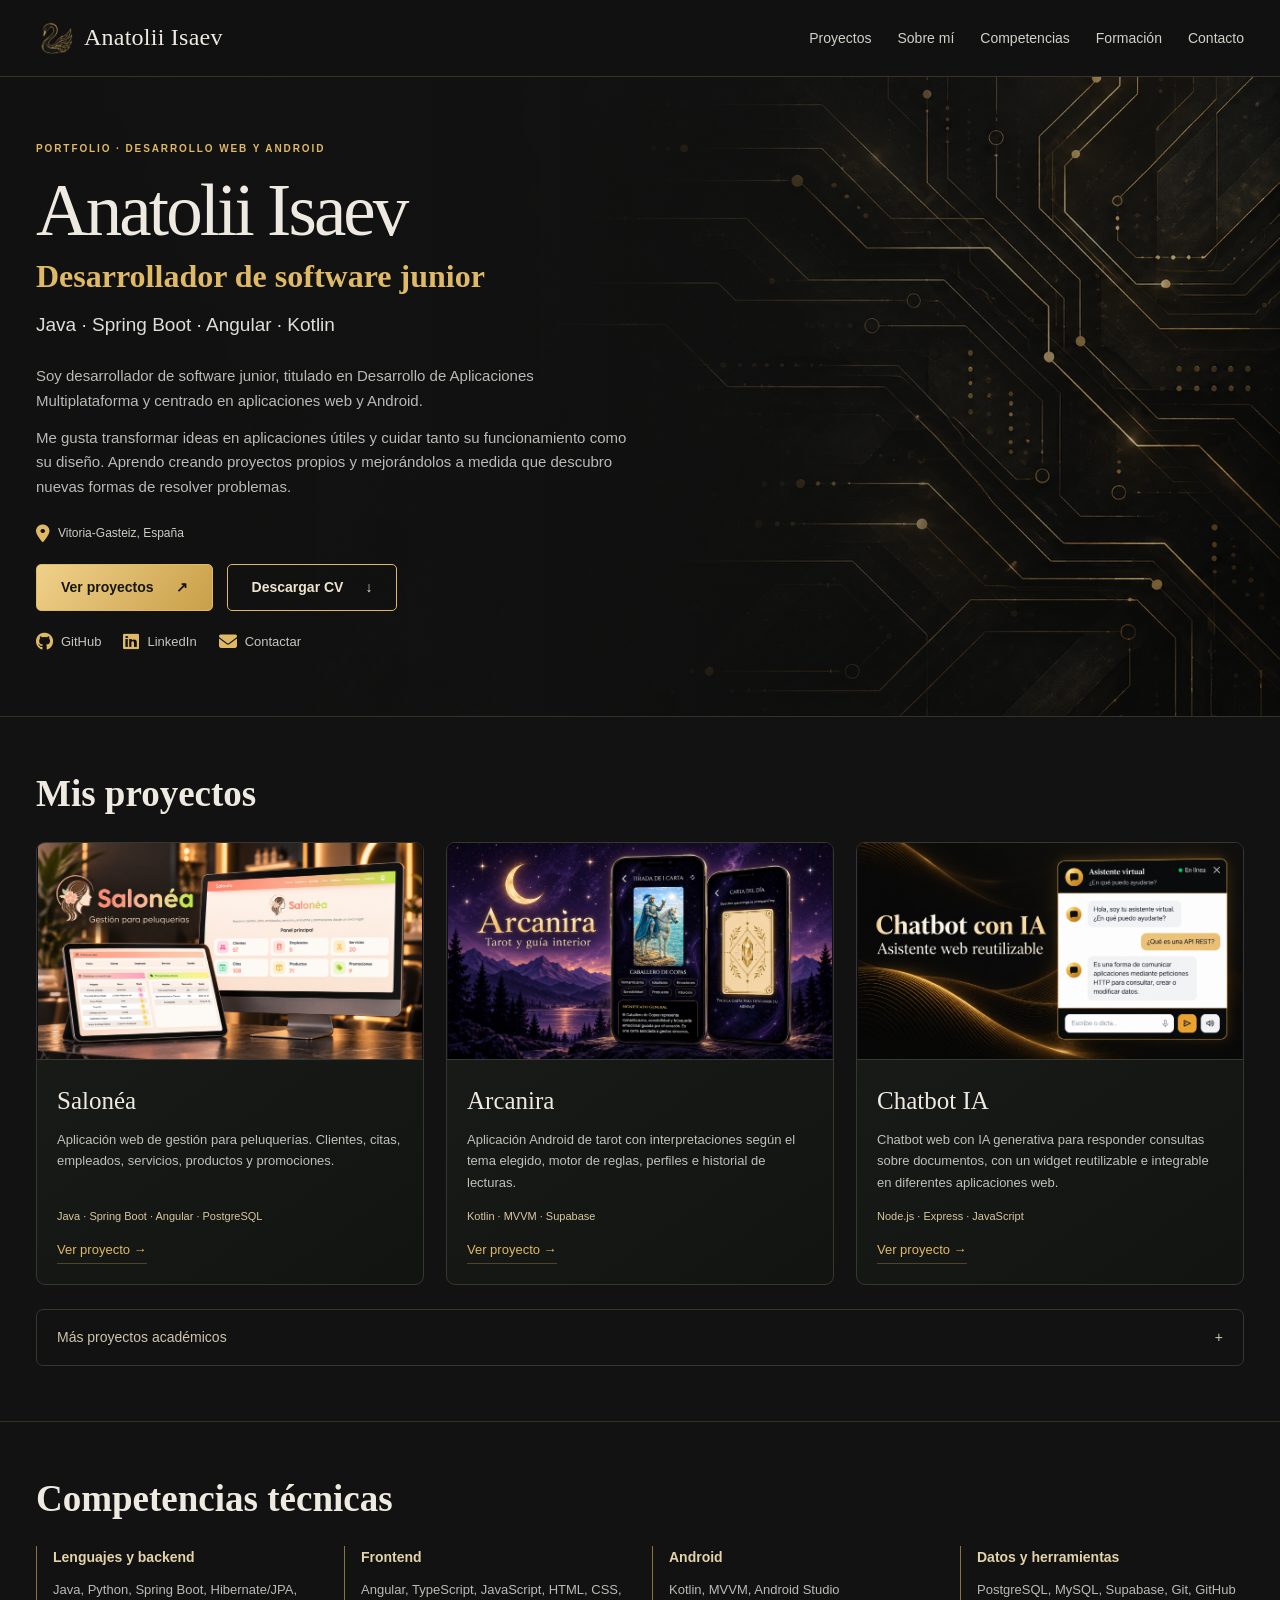
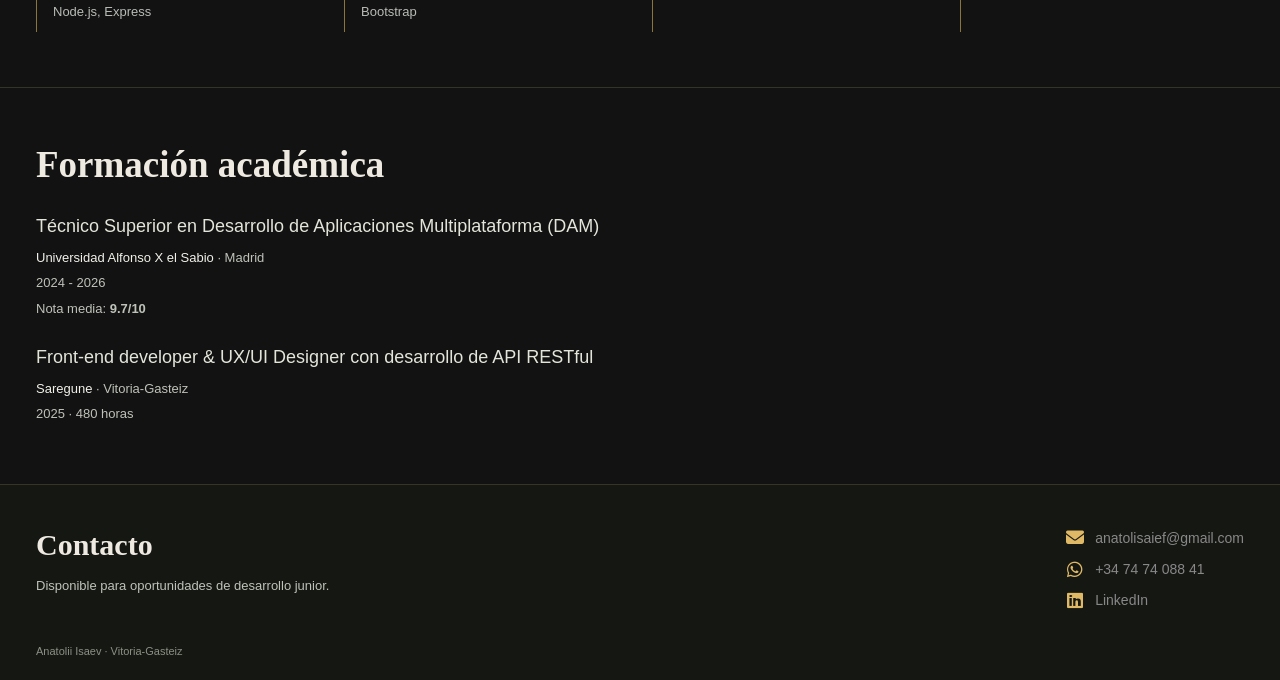
==== commit ef60cdc8: "Actualiza diseño del portfolio, proyectos y contacto" ====
--- a/index.html
+++ b/index.html
@@ -4,332 +4,291 @@
 <head>
     <meta charset="UTF-8">
     <meta name="viewport" content="width=device-width, initial-scale=1.0">
-    <meta name="format-detection" content="telephone=no">
     <meta name="description"
-        content="Curriculum Vitae de Anatolii Isaev, desarrollador de aplicaciones con experiencia en Java, Kotlin, Python, PHP, Node.js y desarrollo web.">
-    <link rel="stylesheet" href="style.css">
-    <link rel="preload" href="assets/img/square-glitch-golden.webp" as="image">
+        content="Portfolio de Anatolii Isaev, desarrollador de software junior. Proyectos con Java, Spring Boot, Angular, Kotlin y Node.js.">
+    <meta name="theme-color" content="#111211">
+    <title>Anatolii Isaev | Desarrollador de software junior</title>
     <link rel="icon" type="image/png" href="assets/img/favicon.png">
     <link rel="stylesheet" href="https://cdnjs.cloudflare.com/ajax/libs/font-awesome/6.4.2/css/all.min.css">
-    <title>Curriculum Vitae de Anatolii Isaev</title>
+    <link rel="stylesheet" href="style.css">
+    <script src="js/script.js" defer></script>
 </head>
 
-<body>
-
-    <header>
+<body class="portfolio">
+    <a class="skip-link" href="#main">Saltar al contenido</a>
+    <header class="site-header">
         <div class="header-container">
-            <h1>Anatolii Isaev</h1>
-            <button class="hamburger" id="hamburger">
-                <i class="fa-solid fa-bars"></i>
+            <a class="brand" href="#sobre-mi">
+                <img class="brand-logo" src="assets/img/cisne-logo.png" alt="">
+                <span>Anatolii Isaev</span>
+            </a>
+
+            <button class="hamburger" id="hamburger" type="button" aria-label="Abrir menú" aria-expanded="false"
+                aria-controls="nav-menu">
+                <span class="menu-lines" aria-hidden="true"></span>
             </button>
-            <nav id="nav-menu">
+
+            <nav id="nav-menu" aria-label="Navegación principal">
                 <ul>
+                    <li><a href="#proyectos">Proyectos</a></li>
                     <li><a href="#sobre-mi">Sobre mí</a></li>
-                    <li><a href="#competencias">Competencias técnicas</a></li>
+                    <li><a href="#competencias">Competencias</a></li>
                     <li><a href="#formacion-academica">Formación</a></li>
-                    <li><a href="#proyectos">Mis proyectos</a></li>
                     <li><a href="#contacto">Contacto</a></li>
                 </ul>
             </nav>
         </div>
     </header>
-
-    <main>
-
-        <!-- SOBRE MI -->
-        <div class="imagen_de_fondo">
-            <section id="sobre-mi">
-                <div class="descripcion">
-                    <div class="imagenMasDatosPersonales">
-                        <img src="assets/img/swan.webp" alt="Foto de Anatolii Isaev">
+    <main id="main">
+        <section id="sobre-mi" class="hero">
+            <div class="hero-copy">
+                <p class="eyebrow">PORTFOLIO · DESARROLLO WEB Y ANDROID</p>
+                <h1>Anatolii Isaev</h1>
+                <h2>Desarrollador de software junior</h2>
+                <p class="hero-stack">Java · Spring Boot · Angular · Kotlin</p>
+                <p>Soy desarrollador de software junior, titulado en Desarrollo de
+    Aplicaciones Multiplataforma y centrado en aplicaciones web y Android.</p>
+
+                <p>Me gusta transformar ideas en aplicaciones útiles y cuidar tanto
+                    su funcionamiento como su diseño. Aprendo creando proyectos propios
+                    y mejorándolos a medida que descubro nuevas formas de resolver problemas.</p>
+                <div class="hero-meta">
+                    <span>
+                        <i class="fa-solid fa-location-dot" aria-hidden="true"></i>
+                        Vitoria-Gasteiz, España
+                    </span>
+                </div>
+                <div class="hero-actions"><a class="button button-primary" href="#proyectos">Ver proyectos <span
+                            aria-hidden="true">↗</span></a><a class="button button-outline"
+                        href="assets/cv/cv-Anatolii-Isaev.pdf" download>Descargar CV <span
+                            aria-hidden="true">↓</span></a></div>
+                <div class="text-links">
+                    <a href="https://github.com/Anatolisaief" target="_blank" rel="noopener noreferrer">
+                        <i class="fa-brands fa-github" aria-hidden="true"></i>
+                        GitHub
+                    </a>
+
+                    <a href="https://www.linkedin.com/in/anatolisaev/" target="_blank" rel="noopener noreferrer">
+                        <i class="fa-brands fa-linkedin" aria-hidden="true"></i>
+                        LinkedIn
+                    </a>
+
+                    <a href="mailto:anatolisaief@gmail.com">
+                        <i class="fa-solid fa-envelope" aria-hidden="true"></i>
+                        Contactar
+                    </a>
+                </div>
+
+        </section>
+        <section id="proyectos" class="content-section">
+            <div class="section-heading">
+                <h2>Mis proyectos</h2>
+            </div>
+            <div class="project-grid">
+                <article class="project-card">
+                    <img class="project-image" src="assets/img/salonea-card.png"
+                        alt="Salonéa: panel de gestión, stock y promociones" loading="lazy">
+                    <div class="project-body">
+                        <h3>Salonéa</h3>
+                        <p>Aplicación web de gestión para peluquerías. Clientes, citas, empleados, servicios, productos
+                            y promociones.</p>
+                        <p class="project-stack">Java · Spring Boot · Angular · PostgreSQL</p><a class="project-link"
+                            href="salonea.html">Ver proyecto <span aria-hidden="true">→</span><span class="sr-only">:
+                                Salonéa</span></a>
                     </div>
-                    <div>
-                        <p>
-                            Hola, soy Anatolii, desarrollador de software. Me gusta crear aplicaciones y soluciones
-                            tecnológicas funcionales, bien estructuradas y orientadas a resolver problemas reales.</p>
-                        <p> Me gusta aprender nuevas tecnologías, afrontar retos y seguir mejorando mis habilidades a
-                            través de proyectos reales. Me considero una persona responsable, organizada y con capacidad
-                            de adaptación.</p>
-                        <p>
-                            En este portfolio recopilo algunos de los proyectos que he desarrollado
-                            utilizando diferentes tecnologías y herramientas de desarrollo.
-                        </p>
-
+                </article>
+                <article class="project-card">
+                    <img class="project-image" src="assets/img/arcanira-card.png"
+                        alt="Arcanira: pantallas de lectura de tarot y carta del día" loading="lazy">
+
+                    <div class="project-body">
+                        <h3>Arcanira</h3>
+                        <p>Aplicación Android de tarot con interpretaciones según el tema elegido,
+                            motor de reglas, perfiles e historial de lecturas.</p>
+
+                        <p class="project-stack">Kotlin · MVVM · Supabase</p>
+
+                        <a class="project-link" href="tarotapp.html">
+                            Ver proyecto <span aria-hidden="true">→</span>
+                            <span class="sr-only">: Arcanira</span>
+                        </a>
                     </div>
-                </div>
-                <div class="datos">
-                    <h3>Anatolii Isaev</h3>
-                    <h4>Desarrollador de Aplicaciones · Desarrollo Web · APIs REST</h4>
-                    <div class="contacto_info">
-                        <p><i class="fas fa-map-marker-alt"></i> Vitoria-Gasteiz, España</p>
-                        <p><i class="fa-brands fa-whatsapp"></i></i> +34 74 74 088 41</p>
-                        <p class="email">
-                            <i class="fas fa-envelope"></i>
-                            anatolisaief&ZeroWidthSpace;@gmail.com
-                        </p>
-                        <!-- para quitar el enlace -->
-
+                </article>
+                <article class="project-card">
+                    <img class="project-image" src="assets/img/chatbot-card.png"
+                        alt="Chatbot IA: widget con una conversación de ejemplo" loading="lazy">
+
+                    <div class="project-body">
+                        <h3>Chatbot IA</h3>
+
+                        <p>Chatbot web con IA generativa para responder consultas sobre documentos,
+                            con un widget reutilizable e integrable en diferentes aplicaciones web.</p>
+                        <p class="project-stack">Node.js · Express · JavaScript</p>
+
+                        <a class="project-link" href="chatbot-ia.html">
+                            Ver proyecto <span aria-hidden="true">→</span>
+                            <span class="sr-only">: Chatbot IA</span>
+                        </a>
                     </div>
-
-
-
-                    <p class="social-icons">
-                        <a href="https://github.com/Anatolisaief" target="_blank" title="GitHub">
-                            <i class="fab fa-github"></i>
-                        </a>
-                        <a href="https://www.linkedin.com/in/anatolisaev/" target="_blank" title="LinkedIn">
-                            <i class="fa-brands fa-linkedin"></i>
-                        </a>
-                        <a href="assets/cv/cv-Anatolii-Isaev.pdf" download="cv-Anatolii-Isaev" class="btn-cv"
-                            title="Descargar CV en PDF">
-                            <i class="fas fa-file-pdf"></i>
-                        </a>
-
-                    </p>
-                </div>
-
-            </section>
-
-        </div>
-
-
-
-
-        <!-- COMPETENCIAS -->
-        <section id="competencias" class="marginTop">
-            <h2 class="borderh2">Competencias técnicas</h2>
-            <div class="contenido">
-                <ul>
-                    <li>Lenguajes de programación: <em>Java, Kotlin, TypeScript, Python, PHP</em></li>
-
-                    <li>Bases de datos: <em>PostgreSQL, MySQL, Oracle SQL, MongoDB</em></li>
-
-                    <li>Desarrollo web:
-                        <ul>
-                            <li>Front-end: <em>Angular, HTML5, CSS3, JavaScript, Bootstrap, APIs REST</em></li>
-                            <li>Back-end: <em>Node.js, Express.js, Spring Boot</em></li>
-                        </ul>
-                    </li>
-
-                    <li>Desarrollo móvil: <em>Kotlin, Room, Supabase</em></li>
-
-                    <li>Control de versiones: <em>Git, GitHub</em></li>
-
-                    <li>Frameworks y tecnologías: <em>Hibernate/JPA, Streamlit</em></li>
-
-                    <li>Herramientas de desarrollo:
-                        <em>Android Studio, IntelliJ IDEA, NetBeans, PyCharm, Visual Studio Code, Firebase</em>
-                    </li>
-
-                    <li>Software de gestión empresarial:
-                        <em>Odoo (ERP - uso y personalización básica)</em>
-                    </li>
-
-                    <li>Idiomas:
-                        <em>Español y ruso (hablado y escrito), inglés intermedio</em>
-                    </li>
-                </ul>
-            </div>
-        </section>
-
-        <!-- FORMACION  -->
-        <section id="formacion-academica" class="marginTop">
-            <h2 class="borderh2">Formación académica</h2>
-            <div class="contenido">
-                <article class="formacion-item">
-                    <h3>Técnico Superior en Desarrollo de Aplicaciones Multiplataforma (DAM)</h3>
-                    <p><a href="https://www.uax.com/" target="_blank" rel="noopener noreferrer">
-                            Universidad Alfonso X el Sabio
-                        </a> · Madrid</p>
-                    <p class="periodo">2024 - 2026</p>
-                    <p>Nota media: <strong>9.7/10</strong></p>
-                </article>
-
-                <article class="formacion-item">
-                    <h3>Front-end developer & UX/UI Designer con desarrollo de API RESTful</h3>
-                    <p><a href="https://www.saregune.net/es/" target="_blank" rel="noopener noreferrer">
-                            Saregune
-                        </a> · Vitoria-Gasteiz</p>
-                    <p class="periodo">2025 · 480 horas</p>
-                </article>
-            </div>
-        </section>
-
-        <!-- PROYECTOS -->
-        <section id="proyectos" class="marginTop">
-            <h2 class="borderh2">Mis proyectos</h2>
-            <div class="carousel-container">
-                <button class="prev"><i class="fas fa-chevron-left"></i></button>
-                <div class="carousel">
-
-                    <article class="project-card">
-                        <h3>
-                            <a href="salonea.html" title="Ver proyecto Salonéa">
-                                Salonéa - Sistema de Gestión para Peluquerías
-                            </a>
-                        </h3>
-
-                        <ul>
-                            <li>Aplicación web <b>full-stack</b> desarrollada con <b>Angular, TypeScript, Java, Spring
-                                    Boot y PostgreSQL</b>.</li>
-                            <li>Gestión completa de <b>clientes, citas, empleados, servicios, productos, promociones y
-                                    usuarios</b>.</li>
-                            <li>Sistema de autenticación con <b>Spring Security</b>, control de acceso por roles y
-                                gestión de perfiles.</li>
-                            <li>Frontend responsive con <b>Angular y Bootstrap</b>, validaciones, notificaciones y
-                                componentes reutilizables.</li>
-                        </ul>
-                    </article>
-
-                    <article class="project-card">
-                        <h3>
-                            <a href="tarotapp.html" title="Ver proyecto TarotApp">
-                                TarotApp - Aplicación Android de Tarot
-                            </a>
-                        </h3>
-
-                        <ul>
-                            <li>Aplicación Android de tarot desarrollada en <b>Kotlin</b>.</li>
-                            <li>Tiradas personalizadas con interpretación contextual de las cartas.</li>
-                            <li>Perfil de usuario, historial de lecturas y baraja completa.</li>
-                            <li>Arquitectura <b>MVVM</b>, persistencia local con <b>Room</b> y sincronización con
-                                <b>Supabase</b>.
-                            </li>
-                        </ul>
-                    </article>
-
-                    <article class="project-card">
-                        <h3>
-                            <a href="chatbot-ia.html" title="Ver proyecto Chatbot IA">
-                                Chatbot IA Reutilizable
-                            </a>
-                        </h3>
-
-                        <ul>
-                            <li>Backend desarrollado en <b>Node.js y Express</b>.</li>
-                            <li>Generación de respuestas mediante <b>IA generativa</b>.</li>
-                            <li>Consultas sobre <b>documentos PDF y páginas web</b>.</li>
-                            <li>Widget reutilizable integrable en distintos proyectos web.</li>
-                        </ul>
-                    </article>
-
-                    <article class="project-card">
+                </article>
+            </div>
+            <details id="otros-proyectos" class="other-projects">
+                <summary>
+                    Más proyectos académicos
+                    <span class="details-icon" aria-hidden="true"></span>
+                </summary>
+                <div class="secondary-grid">
+                    <article class="secondary-project">
+
                         <h3><a href="https://github.com/Anatolisaief/lessence-privee" target="_blank"
                                 title="Ver el código en GitHub" rel="noopener noreferrer">L’Essence Privée - Tienda de
+
                                 Perfumes Artesanales </a></h3>
 
+
+
                         <ul>
+
                             <li>Desarrollo de un sitio web dinámico con <b>PHP, MySQL, HTML5, CSS3 y JavaScript</b>.
+
                             </li>
+
                             <li>Implementación de base de datos relacional para gestión de perfumes y pedidos.</li>
+
                             <li>Creación de componentes reutilizables en PHP (header, footer, módulo de productos).</li>
+
                             <li>Diseño responsive y validación de formularios con HTML5 y CSS.</li>
+
                         </ul>
+
                     </article>
-
-                    <article class="project-card">
+                    <article class="secondary-project">
+
                         <h3><a href="https://github.com/Anatolisaief/kudehezi" target="_blank"
                                 title="Ver el código en GitHub" rel="noopener noreferrer">KUDEHEZI - Gestor de Acciones
+
                                 Empresariales </a></h3>
+
                         <ul>
+
                             <li>Aplicación web <b>full-stack</b> para la gestión de acciones y eventos de una empresa.
+
                             </li>
+
                             <li>Implementación de <b>CRUD</b> completo con filtros avanzados y validación.</li>
+
                             <li>Uso de <b> Node.js, Express.js, JavaScript, HTML5 y CSS3</b> en un entorno modular.</li>
+
                             <li>Sistema de confirmación de eliminación con diálogos y notificaciones (toasts).</li>
+
                         </ul>
+
                     </article>
-
-                    <!--
-                    <article class="project-card">
-                        <h3><a href="https://github.com/Anatolisaief/gestor_tareas_personal" target="_blank"
-                                title="Ver el código en GitHub" rel="noopener noreferrer">Gestor Personal de Tareas</a>
-                        </h3>
-
-                        <ul>
-                            <li>Aplicación web ligera con <b>HTML5, CSS3 y JavaScript</b>.</li>
-                            <li><b>CRUD</b> completo de tareas con prioridad, fecha límite y notificaciones visuales.
-                            </li>
-                            <li>Persistencia en el navegador usando localStorage.</li>
-                            <li>Diseño responsive y formularios dinámicos validados.</li>
-                        </ul>
-                    </article> -->
-
-                    <!--
-                    <article class="project-card">
-                        <h3><a href="https://github.com/Anatolisaief/gestor-peliculas" target="_blank"
-                                title="Ver el código en GitHub" rel="noopener noreferrer">Gestor de Películas</a></h3>
-
-                        <ul>
-                            <li>Aplicación fullstack con <b>HTML5, CSS3 y JavaScript (Frontend)</b> y
-                                <b>Node.js + Express (Backend)</b>.
-                            </li>
-                            <li><b>CRUD</b> completo de películas con título, director y año.</li>
-                            <li>Comunicación cliente-servidor mediante <code>fetch</code> y manejo de rutas en Express.
-                            </li>
-                            <li>Confirmación de eliminación con <code>&lt;dialog&gt;</code> y edición en formulario
-                                dinámico.</li>
-                        </ul>
-                    </article>-->
-
-                    <!--
-                    <article class="project-card">
-                        <h3><a href="https://github.com/Anatolisaief/api_tarot/" target="_blank"
-                                title="Ver el código en GitHub" rel="noopener noreferrer">Tarot Cards App</a></h3>
-                        <ul>
-                            <li>Aplicación web interactiva con <b>HTML5, CSS3 y JavaScript</b>.</li>
-                            <li>Integración con la <b>Tarot API</b> para obtener cartas y sus significados.</li>
-                            <li>Uso de imágenes personalizadas almacenadas localmente y mapeadas a cada carta.</li>
-                            <li>Funcionalidad de mostrar una carta aleatoria o todas las cartas disponibles.</li>
-                        </ul>
-                    </article>-->
-
                 </div>
-                <button class="next"><i class="fas fa-chevron-right"></i></button>
-            </div>
-        </section>
-
-
+            </details>
+        </section>
+        <section id="competencias" class="content-section">
+            <div class="section-heading">
+                <h2>Competencias técnicas</h2>
+            </div>
+            <div class="skills-grid">
+                <article>
+                    <h3>Lenguajes y backend</h3>
+                    <p>Java, Python, Spring Boot, Hibernate/JPA, Node.js, Express</p>
+                </article>
+                <article>
+                    <h3>Frontend</h3>
+                    <p>Angular, TypeScript, JavaScript, HTML, CSS, Bootstrap</p>
+                </article>
+                <article>
+                    <h3>Android</h3>
+                    <p>Kotlin, MVVM, Android Studio</p>
+                </article>
+                <article>
+                    <h3>Datos y herramientas</h3>
+                    <p>PostgreSQL, MySQL, Supabase, Git, GitHub</p>
+                </article>
+            </div>
+        </section>
+        <section id="formacion-academica" class="content-section">
+
+            <h2 class="borderh2">Formación académica</h2>
+
+            <div class="contenido">
+
+                <article class="formacion-item">
+
+                    <h3>Técnico Superior en Desarrollo de Aplicaciones Multiplataforma (DAM)</h3>
+
+                    <p><a href="https://www.uax.com/" target="_blank" rel="noopener noreferrer">
+
+                            Universidad Alfonso X el Sabio
+
+                        </a> · Madrid</p>
+
+                    <p class="periodo">2024 - 2026</p>
+
+                    <p>Nota media: <strong>9.7/10</strong></p>
+
+                </article>
+
+
+
+                <article class="formacion-item">
+
+                    <h3>Front-end developer & UX/UI Designer con desarrollo de API RESTful</h3>
+
+                    <p><a href="https://www.saregune.net/es/" target="_blank" rel="noopener noreferrer">
+
+                            Saregune
+
+                        </a> · Vitoria-Gasteiz</p>
+
+                    <p class="periodo">2025 · 480 horas</p>
+
+                </article>
+
+            </div>
+
+        </section>
     </main>
     <footer id="contacto">
-        <h2>Contacto</h2>
-        <p class="email">
-            <i class="fas fa-envelope"></i>
-            anatolisaief&ZeroWidthSpace;@gmail.com
-        </p>
-        <p><i class="fa-brands fa-whatsapp"></i> +34 74 74 088 41</p>
-        <div class="social-icons">
-            <a href="https://github.com/Anatolisaief" target="_blank" title="GitHub">
-                <i class="fab fa-github"></i>
+    <div class="footer-inner">
+        <div>
+            <h2>Contacto</h2>
+            <p>Disponible para oportunidades de desarrollo junior.</p>
+        </div>
+
+        <div class="footer-links">
+            <a href="mailto:anatolisaief@gmail.com">
+                <i class="fa-solid fa-envelope" aria-hidden="true"></i>
+                anatolisaief@gmail.com
             </a>
-            <a href="https://www.linkedin.com/in/anatolisaev/" target="_blank" title="LinkedIn">
-                <i class="fa-brands fa-linkedin"></i>
-            </a>
-            <a href="assets/cv/cv-Anatolii-Isaev.pdf" download="cv-Anatolii-Isaev" class="btn-cv"
-                title="Descargar CV en PDF">
-                <i class="fas fa-file-pdf"></i>
+
+            <a href="https://wa.me/34747408841"
+    target="_blank" rel="noopener noreferrer"
+    aria-label="Contactar por WhatsApp">
+    <i class="fa-brands fa-whatsapp" aria-hidden="true"></i>
+    +34 74 74 088 41
+</a>
+
+            <a href="https://www.linkedin.com/in/anatolisaev/"
+                target="_blank" rel="noopener noreferrer">
+                <i class="fa-brands fa-linkedin" aria-hidden="true"></i>
+                LinkedIn
             </a>
         </div>
-    </footer>
-    <script src="js/script.js"></script>
+    </div>
+
+    <p class="footer-note">Anatolii Isaev · Vitoria-Gasteiz</p>
+</footer>
     <script>
-        window.ChatbotConfig = {
-            apiBaseUrl: "https://chatbot-07hc.onrender.com",
-            configName: "cv"
-        };
-
+        // Conserva la configuración del chatbot existente.
+        window.ChatbotConfig = { apiBaseUrl: "https://chatbot-07hc.onrender.com", configName: "cv" };
         window.addEventListener("load", () => {
-            setTimeout(() => {
-                const s = document.createElement("script");
-                s.src = "https://chatbot-07hc.onrender.com/widget.js";
-                s.defer = true;
-                document.body.appendChild(s);
-            }, 800);
+            setTimeout(() => { const s = document.createElement("script"); s.src = window.ChatbotConfig.apiBaseUrl + "/widget.js"; s.defer = true; document.body.appendChild(s); }, 800);
         });
     </script>
-
-
-
 </body>
 
 </html>
--- a/style.css
+++ b/style.css
@@ -5,29 +5,22 @@
     --color-fondo: #121212;
     --color-fondo-secundario: #1a1a1a;
     --color-panel: #202020;
-
     /* Textos */
     --color-texto: #b5b5b5;
     --color-texto-claro: #E0E0E0;
     --color-texto-suave: #B8B8B8;
     --color-texto-footer: #888;
-
     /* Color principal */
     --color-dorado: #F0AC3D;
-
     /* Bordes */
     --color-borde: #444;
-
     /* Sombras */
     --sombra-dorada-suave: rgba(240, 172, 61, 0.25);
     --sombra-dorada-media: rgba(240, 172, 61, 0.4);
     --sombra-dorada-fuerte: rgba(240, 172, 61, 0.9);
-
     /* Fondos especiales */
     --fondo-code: #333;
 }
-
-
 
 * {
     margin: 0;
@@ -40,8 +33,6 @@
     background-color: var(--color-fondo);
     color: var(--color-texto);
     line-height: 1.6;
-
-
 }
 
 h1,
@@ -50,7 +41,6 @@
     font-family: 'Merriweather', serif;
     font-weight: 700;
 }
-
 
 /* Encabezado y navegación */
 header {
@@ -61,8 +51,6 @@
     background-color: var(--color-fondo-secundario);
     padding: 15px 30px;
     z-index: 1000;
-
-
 }
 
 .header-container {
@@ -82,7 +70,6 @@
 nav ul {
     display: flex;
     list-style: none;
-
 }
 
 nav a {
@@ -99,7 +86,6 @@
         0 0 20px rgba(212, 175, 55, 0.7),
         0 0 30px rgba(212, 175, 55, 0.5);
 }
-
 
 .hamburger {
     display: none;
@@ -111,8 +97,6 @@
     cursor: pointer;
     z-index: 1001;
 }
-
-
 
 /* Animación de hamburguesa a cruz */
 .hamburger.active span:nth-child(1) {
@@ -156,8 +140,6 @@
     transform: translateY(0);
 }
 
-
-
 h2 {
     font-size: 1.8rem;
     margin-bottom: 15px;
@@ -188,15 +170,12 @@
     /* Estándar */
 }
 
-
-
 .marginTop {
     margin-top: 120px;
     font-size: 1.2rem;
 }
 
 /* Sobre mí */
-
 .imagen_de_fondo {
     width: 100%;
     padding: 60px 20px;
@@ -205,10 +184,7 @@
     background-position: center;
     background-repeat: no-repeat;
     padding-top: 220px;
-
-
-}
-
+}
 
 /* asegurar que el contenido esté sobre la capa oscura */
 .imagen_de_fondo>* {
@@ -221,7 +197,6 @@
     justify-content: center;
     align-items: center;
     padding: 40px;
-
 }
 
 .descripcion {
@@ -237,14 +212,11 @@
     align-items: center;
     gap: 10px;
 }
-
-
 
 .datos h3 {
     margin-bottom: 15px;
     text-align: center;
     font-size: 2rem;
-
 }
 
 .datos h4 {
@@ -266,9 +238,7 @@
 .contacto_info {
     margin-top: 25px;
     margin-bottom: 20px;
-
-}
-
+}
 
 .contenido {
     display: flex;
@@ -299,15 +269,12 @@
     font-size: 1rem;
 }
 
-
 /* Iconos sociales */
 .social-icons {
-
     text-align: center;
 }
 
 .social-icons a {
-
     font-size: 3rem;
     color: var(--color-dorado);
     transition: all 0.3s ease;
@@ -319,8 +286,6 @@
     text-shadow: 0 0 10px rgba(212, 175, 55, 0.8),
         0 0 20px rgba(212, 175, 55, 0.6);
 }
-
-
 
 /* Listas */
 ul {
@@ -354,16 +319,12 @@
     margin-bottom: 10px;
 }
 
-
-
 code {
     background-color: #333;
     padding: 2px 5px;
     border-radius: 3px;
     color: var(--color-texto);
 }
-
-
 
 #proyectos a {
     font-size: 1.3rem;
@@ -387,7 +348,6 @@
     text-shadow: 0 0 10px rgba(212, 175, 55, 0.9),
         0 0 20px rgba(212, 175, 55, 0.7),
         0 0 30px rgba(212, 175, 55, 0.5);
-
 }
 
 #formacion-academica a {
@@ -402,7 +362,6 @@
     text-shadow: 0 0 10px rgba(212, 175, 55, 0.9),
         0 0 20px rgba(212, 175, 55, 0.7),
         0 0 30px rgba(212, 175, 55, 0.5);
-
 }
 
 .formacion-item:first-of-type {
@@ -415,7 +374,6 @@
     font-size: 1.4rem;
 }
 
-
 .carousel-container {
     position: relative;
     /* importante para ubicar las flechas */
@@ -429,7 +387,6 @@
     width: 100%;
     display: flex;
     justify-content: center;
-
 }
 
 .project-card {
@@ -446,7 +403,6 @@
     display: block;
     /* solo el activo se ve */
 }
-
 
 /* Animaciones */
 .project-card {
@@ -485,7 +441,6 @@
     right: 15px;
 }
 
-
 button[style*="none"] {
     opacity: 0;
     pointer-events: none;
@@ -497,7 +452,6 @@
         0 0 20px rgba(212, 175, 55, 0.7),
         0 0 30px rgba(212, 175, 55, 0.5);
 }
-
 
 footer {
     background-color: var(--color-fondo-secundario);
@@ -520,9 +474,6 @@
     margin: 5px 0;
 }
 
-
-
-
 footer .social-icons a {
     font-size: 1.8rem;
     margin: 0 10px;
@@ -537,7 +488,6 @@
         0 0 30px rgba(212, 175, 55, 0.5);
 }
 
-
 footer small {
     display: block;
     margin-top: 20px;
@@ -553,9 +503,6 @@
     font-size: 1.9rem;
 }
 
-
-
-
 .hero-titulo {
     display: flex;
     align-items: center;
@@ -575,7 +522,6 @@
     border-bottom: none;
     margin: 0;
 }
-
 
 .proyecto-subtitulo {
     font-size: 1.35rem;
@@ -600,7 +546,6 @@
     font-weight: bold;
 }
 
-
 .proyecto-detalle {
     margin-top: 120px;
 }
@@ -632,8 +577,6 @@
     box-shadow: 0 0 15px var(--sombra-dorada-media);
 }
 
-
-
 .proyecto-grid {
     display: grid;
     grid-template-columns: 1fr 1fr;
@@ -661,7 +604,6 @@
     margin: 25px 0;
 }
 
-
 .btn-volver {
     color: #d0d0d0;
     font-size: 1.2rem;
@@ -685,7 +627,6 @@
     pointer-events: auto;
 }
 
-
 .proyecto-media .captura-app,
 .proyecto-media .demo-video {
     margin: 0;
@@ -717,7 +658,6 @@
     color: var(--color-texto-claro);
     font-style: italic;
 }
-
 
 .chatbot-captura {
     width: 100%;
@@ -785,17 +725,12 @@
     max-width: 340px;
 }
 
-
 @media (max-width: 767px) {
     .proyecto-grid {
         grid-template-columns: 1fr;
     }
 }
 
-
-
-
-
 @keyframes goldenGlow {
     0% {
         text-shadow: 0 0 3px rgba(237, 181, 0, 0.9);
@@ -809,7 +744,6 @@
         text-shadow: 0 0 3px rgba(237, 181, 0, 0.9);
     }
 }
-
 
 @keyframes fotoGlow {
     0% {
@@ -838,12 +772,8 @@
     animation: fotoGlow 4s ease-in-out infinite;
 }
 
-
-
-
 /* Responsive */
 @media (min-width: 768px) {
-
     body {
         padding-top: 0;
         /* Más espacio en móviles */
@@ -869,29 +799,23 @@
 }
 
 @media (max-width: 767px) {
-
     body {
         padding-top: 0;
     }
 
     header {
         padding: 10px 20px;
-
     }
 
     header h1 {
         color: var(--color-texto);
         font-size: 1.2rem;
     }
-
-
 
     #sobre-mi {
         flex-direction: column-reverse;
         align-items: center;
         gap: 30px;
-
-
     }
 
     .descripcion,
@@ -904,7 +828,6 @@
     .descripcion p {
         font-size: 0.9rem;
         text-align: justify;
-
     }
 
     h1 {
@@ -914,8 +837,6 @@
     h2 {
         font-size: 1.5rem;
     }
-
-
 
     nav ul {
         flex-direction: column;
@@ -928,9 +849,7 @@
         text-align: center;
         margin-bottom: 10px;
         font-size: 1.5rem;
-
-    }
-
+    }
 
     nav {
         position: fixed;
@@ -945,13 +864,11 @@
         text-align: center;
         padding: 20px 0;
         z-index: 1000;
-
     }
 
     nav.active {
         display: flex;
     }
-
 
     .hamburger {
         display: block;
@@ -969,13 +886,9 @@
     button.next {
         right: -15px;
     }
-
 }
 
 @media (max-width: 767px) {
-
-
-
     .proyecto-grid {
         grid-template-columns: 1fr;
         gap: 25px;
@@ -1026,4 +939,978 @@
     .demo-video {
         max-width: 180px;
     }
+}
+
+/* PORTADA NUEVA: reglas limitadas a body.portfolio. */
+.portfolio {
+    --gold: #dfb965;
+    --muted: #b8bbb6;
+    --surface: #181a18;
+    background: #111211;
+    color: #eeeae1;
+    font-family: 'Segoe UI', Arial, sans-serif;
+    line-height: 1.65
+}
+
+.portfolio * {
+    box-sizing: border-box
+}
+
+.portfolio a {
+    color: inherit;
+    text-decoration: none
+}
+
+.portfolio a:focus-visible,
+.portfolio button:focus-visible,
+.portfolio summary:focus-visible {
+    outline: 2px solid var(--gold);
+    outline-offset: 5px
+}
+
+.portfolio .skip-link {
+    position: fixed;
+    left: 20px;
+    top: -100px;
+    z-index: 2000;
+    background: var(--gold);
+    color: #111;
+    padding: 12px
+}
+
+.portfolio .skip-link:focus {
+    top: 12px
+}
+
+.portfolio header {
+    position: sticky;
+    top: 0;
+    padding: 0;
+    background: rgba(17, 18, 17, .97);
+    border-bottom: 1px solid #393326;
+    backdrop-filter: blur(12px)
+}
+
+.portfolio .header-container {
+    max-width: 1280px;
+    margin: auto;
+    padding: 18px 36px;
+    gap: 24px;
+    flex-wrap: nowrap
+}
+
+.portfolio .brand {
+    font-family: Georgia, serif;
+    font-size: 24px;
+    white-space: nowrap;
+    letter-spacing: .01em
+}
+
+.portfolio .brand-dot {
+    color: var(--gold)
+}
+
+.portfolio nav ul {
+    gap: 26px;
+    padding: 0;
+    margin: 0;
+    align-items: center;
+    list-style: none
+}
+
+.portfolio nav li {
+    margin: 0
+}
+
+.portfolio nav a {
+    font-size: 14px;
+    color: #d1d0c9;
+    text-shadow: none;
+    transform: none
+}
+
+.portfolio nav a:hover {
+    color: var(--gold);
+    text-shadow: none;
+    transform: none
+}
+
+.portfolio section {
+    max-width: 1280px;
+    margin: 0 auto;
+    padding: 55px 36px;
+    background: transparent;
+    box-shadow: none;
+    opacity: 1;
+    transform: none;
+    scroll-margin-top: 90px
+}
+
+.portfolio h1,
+.portfolio h2,
+.portfolio h3 {
+    font-family: Georgia, 'Times New Roman', serif
+}
+
+.portfolio h2 {
+    font-size: clamp(27px, 3vw, 37px);
+    color: #eeeae1;
+    animation: none;
+    border: none;
+    padding: 0;
+    margin: 0;
+    line-height: 1.2
+}
+
+.portfolio .hero {
+    display: grid;
+    grid-template-columns: 1.4fr 1fr;
+    gap: 50px;
+    align-items: center;
+    min-height: 530px;
+    padding-top: 64px;
+    padding-bottom: 64px;
+    position: relative;
+    overflow: hidden
+}
+
+.portfolio .hero-copy {
+    z-index: 1;
+    max-width: 760px;
+}
+
+.portfolio .eyebrow {
+    color: var(--gold);
+    font-size: 10px;
+    font-weight: 600;
+    letter-spacing: .19em;
+    margin-bottom: 15px
+}
+
+.portfolio h1 {
+    font-size: clamp(44px, 5.7vw, 76px);
+    line-height: 1.06;
+    font-weight: 500;
+    letter-spacing: -.04em;
+    margin: 0 0 8px
+}
+
+.portfolio .hero h2 {
+    font-size: clamp(25px, 2.5vw, 35px);
+    color: var(--gold);
+    margin-bottom: 13px
+}
+
+.portfolio .hero-stack {
+    font-size: 19px;
+    color: #dfded8;
+    margin-bottom: 24px
+}
+
+.portfolio .hero-copy>p:not(.eyebrow):not(.hero-stack) {
+    font-size: 15px;
+    color: var(--muted);
+    max-width: 600px;
+    margin-bottom: 12px
+}
+
+.portfolio .hero-meta {
+    display: flex;
+    align-items: center;
+    gap: 18px;
+    flex-wrap: wrap;
+    margin: 24px 0 20px;
+    font-size: 12px;
+    color: #cfcec6
+}
+
+.portfolio .availability {
+    border: 1px solid #41483a;
+    border-radius: 25px;
+    padding: 6px 12px;
+    display: inline-flex;
+    align-items: center;
+    gap: 8px;
+    background: #1c201b
+}
+
+.portfolio .availability>span {
+    width: 7px;
+    height: 7px;
+    border-radius: 50%;
+    background: #93b86d
+}
+
+.portfolio .hero-actions {
+    display: flex;
+    gap: 14px;
+    flex-wrap: wrap
+}
+
+.portfolio .button {
+    padding: 11px 24px;
+    border: 1px solid var(--gold);
+    border-radius: 5px;
+    font-size: 14px;
+    display: inline-flex;
+    gap: 22px;
+    align-items: center;
+    font-weight: 600;
+    transition: background .2s, transform .2s
+}
+
+.portfolio .button:hover {
+    transform: translateY(-2px)
+}
+
+.portfolio .button-primary {
+    background: linear-gradient(130deg, #f0d18a, #c99f49);
+    color: #16160f
+}
+
+.portfolio .button-outline {
+    color: #eee5d0;
+    background: transparent
+}
+
+.portfolio .button-outline:hover {
+    background: #252319
+}
+
+.portfolio .text-links {
+    display: flex;
+    gap: 22px;
+    margin-top: 20px;
+    font-size: 13px;
+    color: #c6c7bf
+}
+
+.portfolio .text-links a:hover {
+    color: var(--gold)
+}
+
+.portfolio .hero-art {
+    position: relative;
+    min-height: 360px;
+    display: grid;
+    place-items: center;
+    background: radial-gradient(ellipse, #a47d2920, transparent 65%)
+}
+
+.portfolio .monogram {
+    width: 270px;
+    height: 270px;
+    border: 1px solid #d6b769;
+    border-radius: 50%;
+    display: flex;
+    flex-direction: column;
+    align-items: center;
+    justify-content: center;
+    color: var(--gold);
+    font: 100px Georgia, serif;
+    background: radial-gradient(circle, #242318, #151613 68%);
+    box-shadow: 0 0 70px #b1872612
+}
+
+.portfolio .monogram span {
+    font: 9px 'Segoe UI', sans-serif;
+    letter-spacing: .26em;
+    margin-top: 8px
+}
+
+.portfolio .orbit {
+    position: absolute;
+    border: 1px solid #c3a05625;
+    width: 340px;
+    height: 340px;
+    border-radius: 50%;
+    pointer-events: none
+}
+
+.portfolio .orbit-two {
+    width: 395px;
+    height: 395px;
+    border-style: dashed;
+    opacity: .5
+}
+
+.portfolio .art-label {
+    position: absolute;
+    bottom: 0;
+    font-size: 9px;
+    letter-spacing: .2em;
+    color: #938569
+}
+
+.portfolio .content-section {
+    border-top: 1px solid #323329
+}
+
+.portfolio .section-heading {
+    display: flex;
+    align-items: center;
+    justify-content: space-between;
+    gap: 20px;
+    margin-bottom: 25px
+}
+
+.portfolio .section-heading>a {
+    font-size: 12px;
+    color: var(--gold)
+}
+
+.portfolio .project-grid {
+    display: grid;
+    grid-template-columns: repeat(3, minmax(0, 1fr));
+    gap: 22px
+}
+
+.portfolio .project-card {
+    display: flex;
+    flex-direction: column;
+    width: auto;
+    max-width: none;
+    min-height: 0;
+    padding: 0;
+    border: 1px solid #35382e;
+    background: linear-gradient(145deg, #1a1d19, #121412);
+    border-radius: 9px;
+    overflow: hidden;
+    opacity: 1;
+    transform: none;
+    pointer-events: auto;
+    transition: border-color .2s, transform .2s
+}
+
+.portfolio .project-card:hover {
+    border-color: #8b733d;
+    transform: translateY(-4px)
+}
+
+.portfolio .project-preview {
+    min-height: 195px;
+    padding: 27px;
+    display: flex;
+    flex-direction: column;
+    justify-content: center;
+    position: relative;
+    overflow: hidden;
+    border-bottom: 1px solid #373a30;
+    background: radial-gradient(ellipse at 90% 100%, #bd92452b, transparent), #1d211b
+}
+
+.portfolio .preview-arcanira {
+    background: radial-gradient(ellipse at 90% 100%, #774b9a66, transparent), #211c2c
+}
+
+.portfolio .preview-chatbot {
+    background: radial-gradient(ellipse at 90% 100%, #56766e50, transparent), #172422
+}
+
+.portfolio .preview-kicker {
+    font-size: 9px;
+    letter-spacing: .2em;
+    color: #d4c3a0;
+    position: relative;
+    z-index: 1
+}
+
+.portfolio .preview-title {
+    font: 36px Georgia, serif;
+    color: #ece6d7;
+    position: relative;
+    z-index: 1;
+    margin: 7px 0
+}
+
+.portfolio .preview-caption {
+    font-size: 11px;
+    color: #bbb7aa;
+    position: relative;
+    z-index: 1
+}
+
+.portfolio .preview-shape {
+    position: absolute;
+    width: 160px;
+    height: 160px;
+    border: 1px solid #d5ba7040;
+    right: -25px;
+    bottom: -70px;
+    border-radius: 28px;
+    transform: rotate(-28deg)
+}
+
+.portfolio .preview-arcanira .preview-shape {
+    right: 22px;
+    bottom: -40px;
+    width: 95px;
+    border-radius: 12px
+}
+
+.portfolio .preview-chatbot .preview-shape {
+    border-radius: 50%;
+    right: -10px
+}
+
+.portfolio .project-image {
+    display: block;
+    width: 100%;
+    height: 195px;
+    object-fit: cover;
+    border-bottom: 1px solid #373a30
+}
+
+.portfolio .project-body {
+    padding: 20px;
+    display: flex;
+    flex-direction: column;
+    flex: 1
+}
+
+.portfolio .project-body h3 {
+    font-size: 25px;
+    font-weight: 500;
+    color: #eeeae1;
+    margin: 0 0 8px
+}
+
+.portfolio .project-body p {
+    font-size: 13px;
+    color: #bfc2b9;
+    margin-bottom: 14px
+}
+
+.portfolio .project-body .project-stack {
+    font-size: 11px;
+    color: #d6c79f;
+    margin-top: auto
+}
+
+.portfolio .project-link {
+    font-size: 13px !important;
+    color: var(--gold) !important;
+    align-self: flex-start;
+    border-bottom: 1px solid #b0914b60;
+    padding-bottom: 2px
+}
+
+.portfolio #proyectos a::after {
+    content: none
+}
+
+.portfolio #proyectos a:hover {
+    text-shadow: none;
+    transform: none
+}
+
+.portfolio .other-projects {
+    margin-top: 24px;
+    border: 1px solid #34392e;
+    border-radius: 7px;
+    padding: 16px 20px
+}
+
+.portfolio summary {
+    cursor: pointer;
+    display: flex;
+    justify-content: space-between;
+    color: #cec5ae;
+    font-size: 14px;
+    list-style: none
+}
+
+.portfolio summary::-webkit-details-marker {
+    display: none
+}
+
+.portfolio .secondary-grid {
+    display: grid;
+    grid-template-columns: 1fr 1fr;
+    gap: 30px;
+    margin-top: 25px
+}
+
+.portfolio .secondary-project h3 {
+    font: 18px Georgia, serif
+}
+
+.portfolio .secondary-project h3 a {
+    font-size: 18px !important;
+    color: #ead49f !important
+}
+
+.portfolio .secondary-project ul {
+    padding-left: 18px;
+    list-style-position: outside
+}
+
+.portfolio .secondary-project li {
+    font-size: 13px;
+    color: #bcbfb5
+}
+
+.portfolio .skills-grid {
+    display: grid;
+    grid-template-columns: repeat(4, minmax(0, 1fr));
+    gap: 24px
+}
+
+.portfolio .skills-grid article {
+    border-left: 1px solid #8d733c;
+    padding-left: 16px
+}
+
+.portfolio .skills-grid h3 {
+    font-family: 'Segoe UI', sans-serif;
+    font-size: 14px;
+    color: #e4d3aa
+}
+
+.portfolio .skills-grid p {
+    font-size: 13px;
+    color: var(--muted)
+}
+
+.portfolio #formacion-academica h2 {
+    margin-bottom: 28px
+}
+
+.portfolio #formacion-academica .contenido {
+    gap: 12px
+}
+
+.portfolio .formacion-item:first-of-type {
+    margin: 0 0 12px
+}
+
+.portfolio .formacion-item h3 {
+    font: 18px 'Segoe UI', sans-serif;
+    color: #e4e5da
+}
+
+.portfolio .formacion-item p {
+    font-size: 13px;
+    color: #bfc2b9;
+    margin-bottom: 4px
+}
+
+.portfolio #formacion-academica a {
+    font-size: 13px;
+    color: #d9bd80
+}
+
+.portfolio footer {
+    margin: 0;
+    padding: 42px 36px 20px;
+    border-top: 1px solid #393326;
+    text-align: left;
+    background: #151713
+}
+
+.portfolio .footer-inner {
+    max-width: 1208px;
+    margin: auto;
+    display: flex;
+    justify-content: space-between;
+    gap: 30px
+}
+
+.portfolio footer h2 {
+    font-size: 30px;
+    margin-bottom: 12px
+}
+
+.portfolio footer p {
+    font-size: 13px;
+    color: #bfc2b9
+}
+
+.portfolio .footer-links {
+    display: flex;
+    flex-direction: column;
+    gap: 8px;
+    justify-content: center;
+    font-size: 14px
+}
+
+.portfolio .footer-links a:hover {
+    color: var(--gold)
+}
+
+.portfolio .footer-note {
+    max-width: 1208px;
+    margin: 30px auto 0;
+    font-size: 11px;
+    color: #8b9083
+}
+
+.sr-only {
+    position: absolute;
+    width: 1px;
+    height: 1px;
+    padding: 0;
+    margin: -1px;
+    overflow: hidden;
+    clip: rect(0, 0, 0, 0);
+    white-space: nowrap;
+    border: 0
+}
+
+.portfolio .hamburger {
+    display: none
+}
+
+@media(max-width:1000px) {
+    .portfolio .header-container {
+        padding: 16px 24px
+    }
+
+    .portfolio nav ul {
+        gap: 15px
+    }
+
+    .portfolio nav a {
+        font-size: 12px
+    }
+
+    .portfolio section {
+        padding: 40px 24px
+    }
+
+    .portfolio .hero {
+        gap: 20px;
+        grid-template-columns: 1.5fr 1fr
+    }
+
+    .portfolio .monogram {
+        width: 215px;
+        height: 215px;
+        font-size: 78px
+    }
+
+    .portfolio .orbit {
+        width: 265px;
+        height: 265px
+    }
+
+    .portfolio .orbit-two {
+        width: 310px;
+        height: 310px
+    }
+
+    .portfolio .hero-art {
+        min-height: 315px
+    }
+
+    .portfolio .skills-grid {
+        grid-template-columns: 1fr 1fr
+    }
+
+    .portfolio .project-grid {
+        gap: 14px
+    }
+
+    .portfolio .project-preview {
+        padding: 20px;
+        min-height: 170px
+    }
+}
+
+@media(max-width:760px) {
+    .portfolio .header-container {
+        flex-wrap: wrap;
+        padding: 15px 20px;
+        gap: 0
+    }
+
+    .portfolio .brand {
+        font-size: 22px
+    }
+
+    .portfolio .hamburger {
+        display: block;
+        margin-left: auto;
+        border: 1px solid #52503c;
+        border-radius: 5px;
+        padding: 10px;
+        line-height: 1;
+        min-width: 42px;
+        min-height: 40px;
+        color: var(--gold)
+    }
+
+    .menu-lines,
+    .menu-lines::before,
+    .menu-lines::after {
+        display: block;
+        width: 18px;
+        height: 2px;
+        background: currentColor;
+        position: relative;
+        transition: transform .2s
+    }
+
+    .menu-lines::before,
+    .menu-lines::after {
+        content: '';
+        position: absolute;
+        left: 0;
+        top: -6px
+    }
+
+    .menu-lines::after {
+        top: 6px
+    }
+
+    .portfolio .hamburger[aria-expanded=true] .menu-lines {
+        background: transparent
+    }
+
+    .portfolio .hamburger[aria-expanded=true] .menu-lines::before {
+        top: 0;
+        transform: rotate(45deg)
+    }
+
+    .portfolio .hamburger[aria-expanded=true] .menu-lines::after {
+        top: 0;
+        transform: rotate(-45deg)
+    }
+
+    .portfolio nav {
+        display: block;
+        position: static;
+        width: 100%;
+        max-height: none;
+        background: transparent
+    }
+
+    .portfolio nav ul {
+        display: flex;
+        flex-wrap: wrap;
+        justify-content: center;
+        gap: 14px;
+        padding-top: 18px
+    }
+
+    .portfolio.js-ready nav {
+        display: none
+    }
+
+    .portfolio.js-ready nav.active {
+        display: block
+    }
+
+    .portfolio nav a {
+        font-size: 14px
+    }
+
+    .portfolio section {
+        padding: 36px 20px
+    }
+
+    .portfolio .hero {
+        display: block;
+        min-height: 0;
+        padding-top: 40px
+    }
+
+    .portfolio .hero-art {
+        display: none
+    }
+
+    .portfolio h1 {
+        font-size: 52px
+    }
+
+    .portfolio .hero h2 {
+        font-size: 27px
+    }
+
+    .portfolio .hero-stack {
+        font-size: 16px
+    }
+
+    .portfolio .hero-meta {
+        gap: 12px
+    }
+
+    .portfolio .hero-actions {
+        gap: 12px
+    }
+
+    .portfolio .button {
+        padding: 11px 18px;
+        gap: 15px
+    }
+
+    .portfolio .section-heading {
+        align-items: flex-start
+    }
+
+    .portfolio .section-heading h2 {
+        font-size: 29px
+    }
+
+    .portfolio .section-heading>a {
+        padding-top: 8px;
+        white-space: nowrap
+    }
+
+    .portfolio .project-grid {
+        grid-template-columns: 1fr;
+        gap: 20px
+    }
+
+    .portfolio .project-preview,
+    .portfolio .project-image {
+        min-height: 190px;
+        height: 190px
+    }
+
+    .portfolio .project-body {
+        padding: 22px
+    }
+
+    .portfolio .skills-grid,
+    .portfolio .secondary-grid {
+        grid-template-columns: 1fr
+    }
+
+    .portfolio .footer-inner {
+        flex-direction: column
+    }
+
+    .portfolio footer {
+        padding: 35px 20px 20px
+    }
+}
+
+@media(prefers-reduced-motion:reduce) {
+    .portfolio * {
+        scroll-behavior: auto !important;
+        transition: none !important;
+        animation: none !important
+    }
+}
+
+/* Overrides the old #sobre-mi flex layout without affecting detail pages. */
+.portfolio #sobre-mi.hero {
+    display: block;
+    width: 100%;
+    max-width: none;
+    margin: 0;
+    padding: 64px max(36px, calc((100% - 1208px) / 2));
+
+    background:
+        linear-gradient(
+            to right,
+            rgba(17, 18, 17, 0.97) 0%,
+            rgba(17, 18, 17, 0.90) 40%,
+            rgba(17, 18, 17, 0.55) 70%,
+            rgba(17, 18, 17, 0.25) 100%
+        ),
+        url("assets/img/fondo-portfolio.png")
+        center / cover no-repeat;
+}
+
+.portfolio .hero-copy {
+    max-width: 760px;
+}
+
+@media (max-width: 760px) {
+    .portfolio #sobre-mi.hero {
+        padding: 40px 20px;
+        background:
+            linear-gradient(
+                rgba(17, 18, 17, 0.92),
+                rgba(17, 18, 17, 0.85)
+            ),
+            url("assets/img/fondo-portfolio.png") center / cover no-repeat;
+    }
+}
+
+@media(max-width:1000px) {
+    .portfolio #sobre-mi.hero {
+        grid-template-columns: 1.5fr 1fr;
+        padding: 40px 24px
+    }
+}
+
+@media(max-width:760px) {
+    .portfolio #sobre-mi.hero {
+        display: block;
+        padding: 40px 20px 36px
+    }
+}
+
+.portfolio .hero-meta > span,
+.portfolio .text-links a {
+    display: inline-flex;
+    align-items: center;
+    gap: 8px;
+}
+
+.portfolio .hero-meta i,
+.portfolio .text-links i {
+    color: var(--gold);
+    font-size: 18px;
+}
+
+.portfolio .project-image {
+    display: block;
+    width: 100%;
+    height: auto;
+    aspect-ratio: 16 / 9;
+    object-fit: contain;
+    background: #100b1c;
+}
+
+.portfolio .brand {
+    display: inline-flex;
+    align-items: center;
+    gap: 10px;
+}
+
+.portfolio .brand-logo {
+    width: 38px;
+    height: 38px;
+    object-fit: contain;
+    flex-shrink: 0;
+}
+
+.other-projects > summary .details-icon::before {
+    content: "+";
+}
+
+.other-projects[open] > summary .details-icon::before {
+    content: "−";
+}
+
+.portfolio #formacion-academica a {
+    display: inline-block;
+    color: #f2f0e9;
+    text-shadow: none;
+    transform: none;
+    transition: color 0.2s ease;
+}
+
+.portfolio #formacion-academica a:hover,
+.portfolio #formacion-academica a:focus-visible {
+    color: var(--gold);
+    text-shadow: none;
+    transform: none;
+}
+
+.portfolio .footer-links a {
+    display: inline-flex;
+    align-items: center;
+    gap: 10px;
+}
+
+.portfolio .footer-links i {
+    width: 20px;
+    text-align: center;
+    font-size: 18px;
+    color: var(--gold);
 }
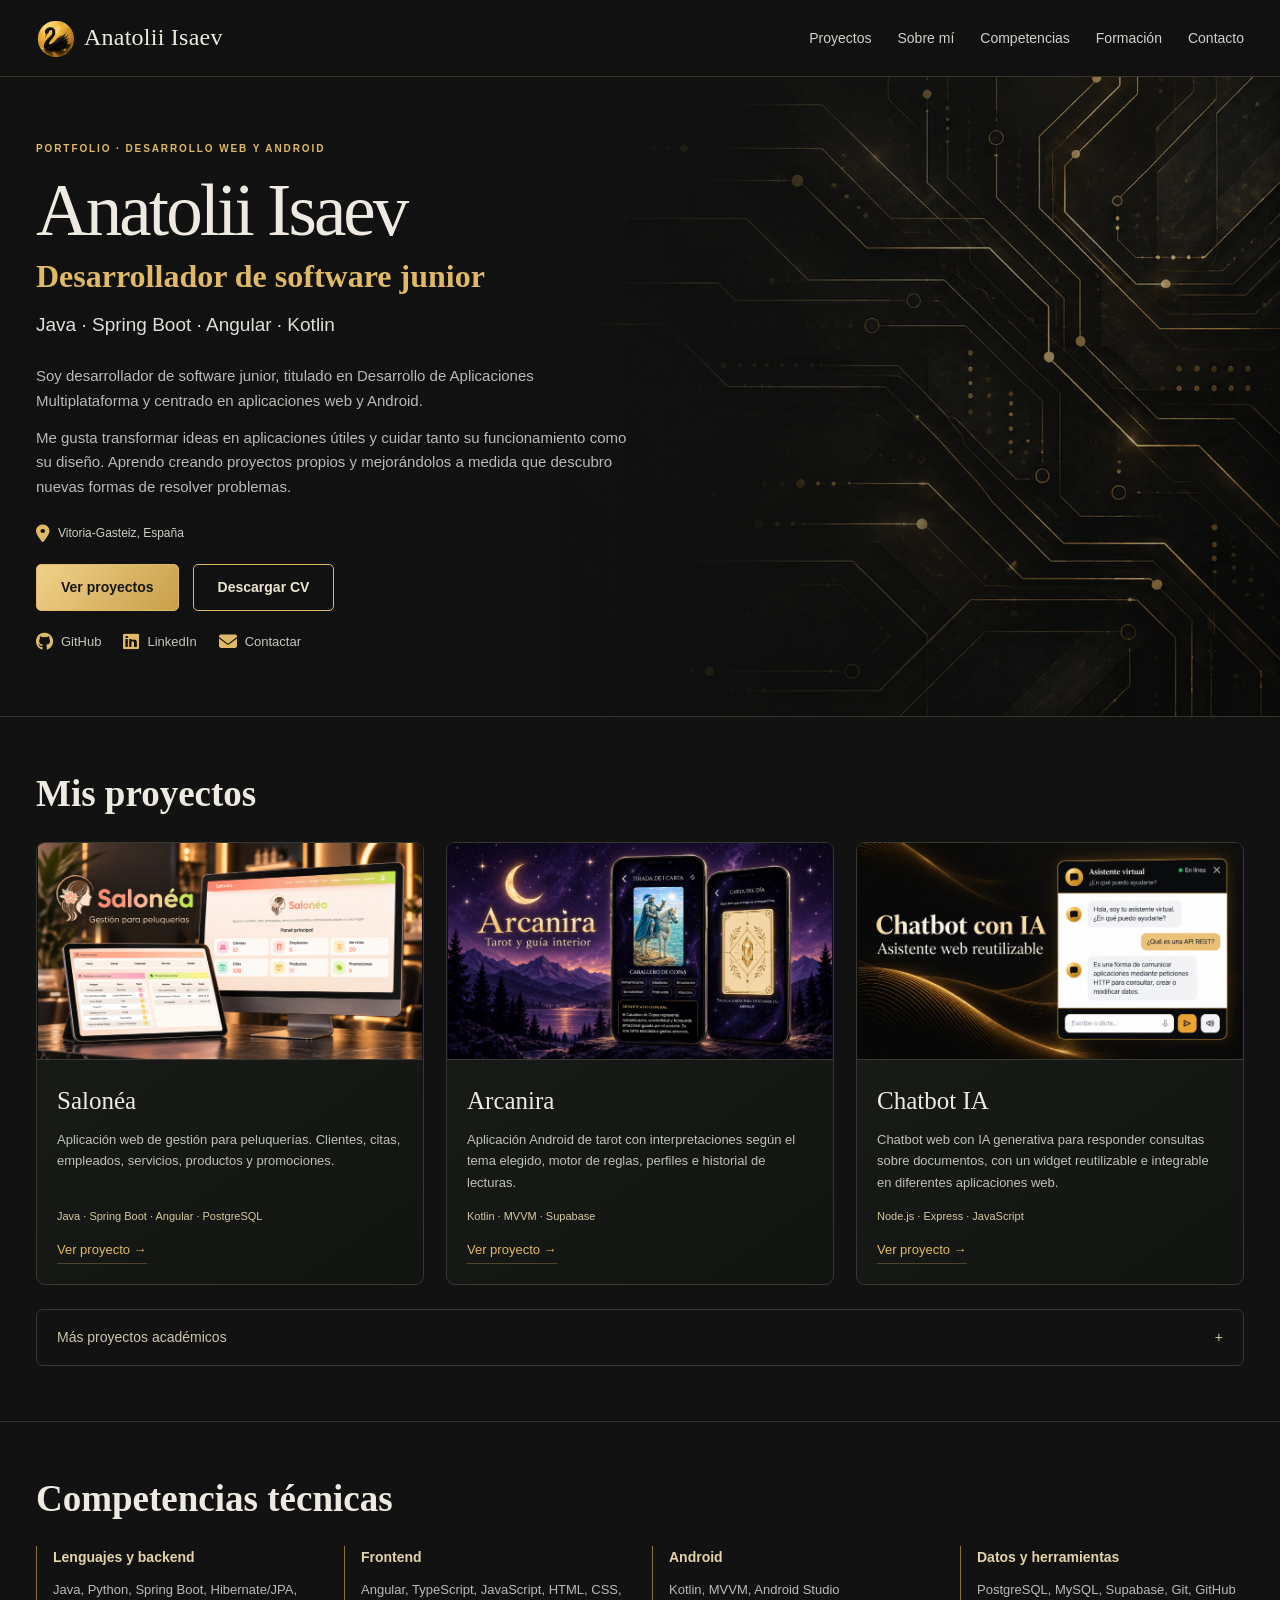
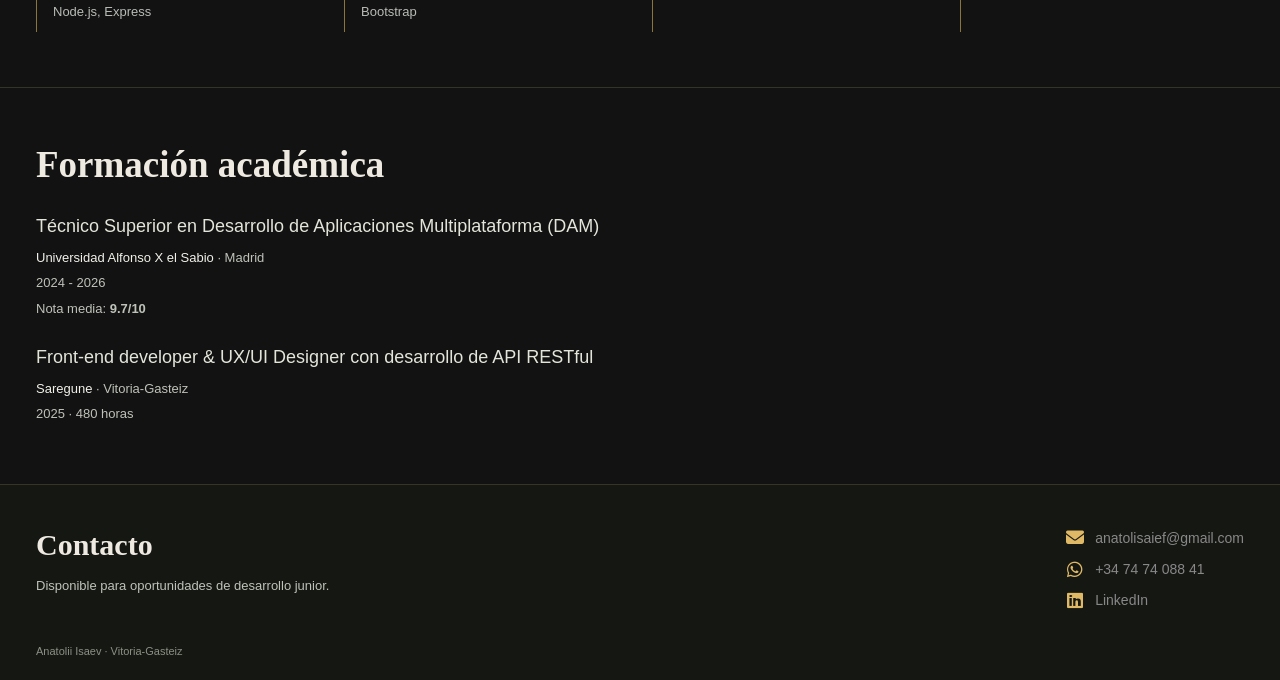
==== commit c25d048d: "Corrige menú móvil y actualiza logo y favicon" ====
--- a/index.html
+++ b/index.html
@@ -8,7 +8,7 @@
         content="Portfolio de Anatolii Isaev, desarrollador de software junior. Proyectos con Java, Spring Boot, Angular, Kotlin y Node.js.">
     <meta name="theme-color" content="#111211">
     <title>Anatolii Isaev | Desarrollador de software junior</title>
-    <link rel="icon" type="image/png" href="assets/img/favicon.png">
+    <link rel="icon" type="image/png" href="assets/img/swan-favicon.png">
     <link rel="stylesheet" href="https://cdnjs.cloudflare.com/ajax/libs/font-awesome/6.4.2/css/all.min.css">
     <link rel="stylesheet" href="style.css">
     <script src="js/script.js" defer></script>
@@ -19,7 +19,7 @@
     <header class="site-header">
         <div class="header-container">
             <a class="brand" href="#sobre-mi">
-                <img class="brand-logo" src="assets/img/cisne-logo.png" alt="">
+                <img class="brand-logo" src="assets/img/swan.png" alt="">
                 <span>Anatolii Isaev</span>
             </a>
 
@@ -58,10 +58,8 @@
                         Vitoria-Gasteiz, España
                     </span>
                 </div>
-                <div class="hero-actions"><a class="button button-primary" href="#proyectos">Ver proyectos <span
-                            aria-hidden="true">↗</span></a><a class="button button-outline"
-                        href="assets/cv/cv-Anatolii-Isaev.pdf" download>Descargar CV <span
-                            aria-hidden="true">↓</span></a></div>
+                <div class="hero-actions"><a class="button button-primary" href="#proyectos">Ver proyectos</a><a class="button button-outline"
+                        href="assets/cv/cv-Anatolii-Isaev.pdf" download>Descargar CV</a></div>
                 <div class="text-links">
                     <a href="https://github.com/Anatolisaief" target="_blank" rel="noopener noreferrer">
                         <i class="fa-brands fa-github" aria-hidden="true"></i>
--- a/style.css
+++ b/style.css
@@ -1913,4 +1913,28 @@
     text-align: center;
     font-size: 18px;
     color: var(--gold);
+}
+
+@media (max-width: 760px) {
+    .portfolio #nav-menu {
+        position: static;
+        left: auto;
+        right: auto;
+        transform: none;
+        width: 100%;
+    }
+
+    .portfolio #nav-menu ul {
+        display: flex;
+        flex-direction: column;
+        align-items: center;
+        margin: 0;
+        padding: 18px 0;
+        gap: 14px;
+    }
+
+    .portfolio #nav-menu li {
+        margin: 0;
+        text-align: center;
+    }
 }
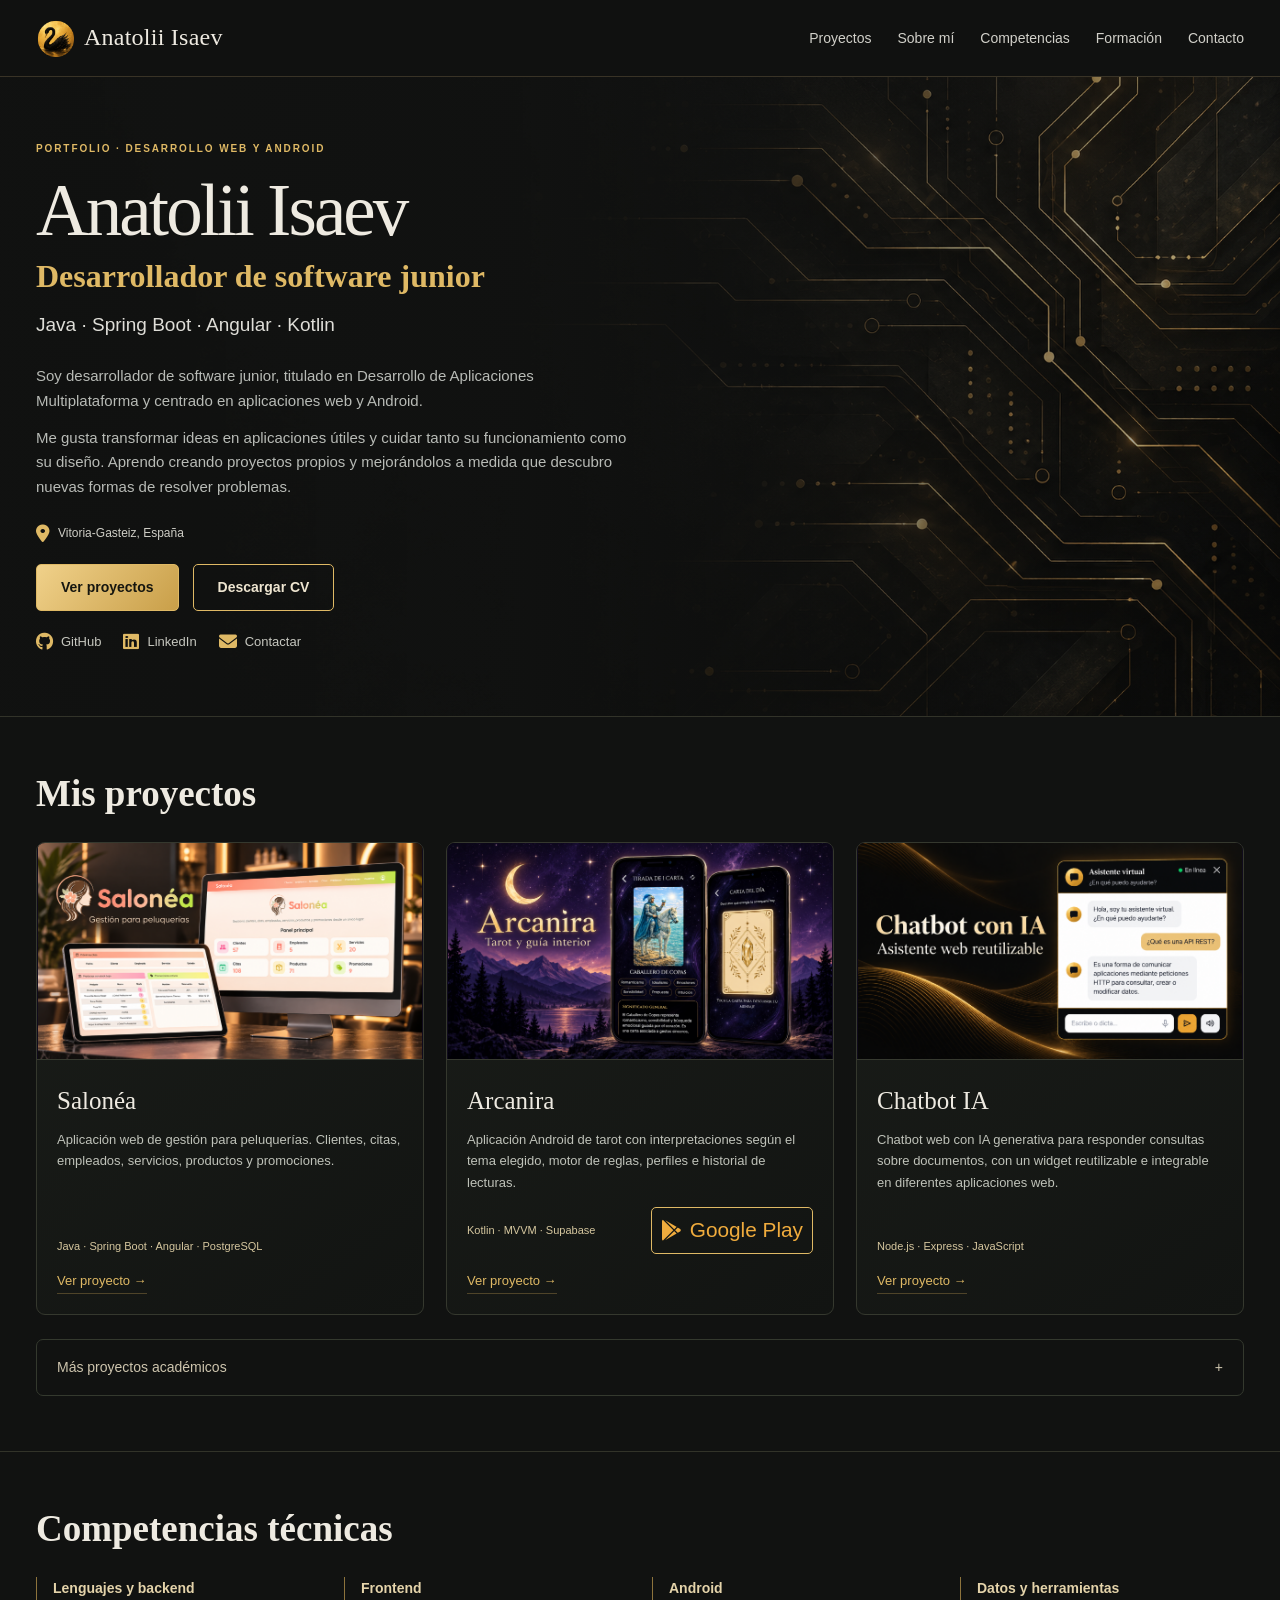
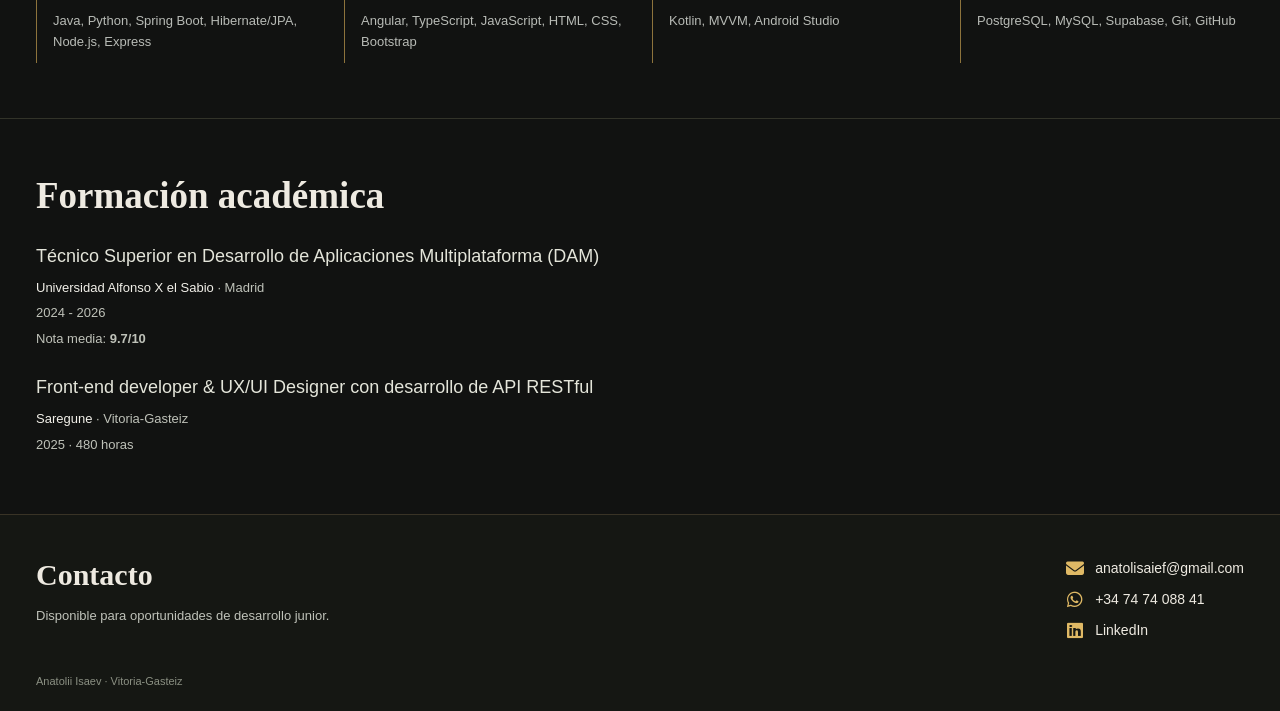
==== commit e04d088b: "Añade enlaces de Google Play a Arcanira" ====
--- a/index.html
+++ b/index.html
@@ -47,7 +47,7 @@
                 <h2>Desarrollador de software junior</h2>
                 <p class="hero-stack">Java · Spring Boot · Angular · Kotlin</p>
                 <p>Soy desarrollador de software junior, titulado en Desarrollo de
-    Aplicaciones Multiplataforma y centrado en aplicaciones web y Android.</p>
+                    Aplicaciones Multiplataforma y centrado en aplicaciones web y Android.</p>
 
                 <p>Me gusta transformar ideas en aplicaciones útiles y cuidar tanto
                     su funcionamiento como su diseño. Aprendo creando proyectos propios
@@ -58,8 +58,9 @@
                         Vitoria-Gasteiz, España
                     </span>
                 </div>
-                <div class="hero-actions"><a class="button button-primary" href="#proyectos">Ver proyectos</a><a class="button button-outline"
-                        href="assets/cv/cv-Anatolii-Isaev.pdf" download>Descargar CV</a></div>
+                <div class="hero-actions"><a class="button button-primary" href="#proyectos">Ver proyectos</a><a
+                        class="button button-outline" href="assets/cv/cv-Anatolii-Isaev.pdf" download>Descargar CV</a>
+                </div>
                 <div class="text-links">
                     <a href="https://github.com/Anatolisaief" target="_blank" rel="noopener noreferrer">
                         <i class="fa-brands fa-github" aria-hidden="true"></i>
@@ -104,7 +105,17 @@
                         <p>Aplicación Android de tarot con interpretaciones según el tema elegido,
                             motor de reglas, perfiles e historial de lecturas.</p>
 
-                        <p class="project-stack">Kotlin · MVVM · Supabase</p>
+                        <div class="project-meta">
+    <p class="project-stack">Kotlin · MVVM · Supabase</p>
+
+    <a class="google-play-button"
+        href="https://play.google.com/store/apps/details?id=es.arcanira.app"
+        target="_blank"
+        rel="noopener noreferrer">
+        <i class="fa-brands fa-google-play" aria-hidden="true"></i>
+        Google Play
+    </a>
+</div>
 
                         <a class="project-link" href="tarotapp.html">
                             Ver proyecto <span aria-hidden="true">→</span>
@@ -251,35 +262,33 @@
         </section>
     </main>
     <footer id="contacto">
-    <div class="footer-inner">
-        <div>
-            <h2>Contacto</h2>
-            <p>Disponible para oportunidades de desarrollo junior.</p>
+        <div class="footer-inner">
+            <div>
+                <h2>Contacto</h2>
+                <p>Disponible para oportunidades de desarrollo junior.</p>
+            </div>
+
+            <div class="footer-links">
+                <a href="mailto:anatolisaief@gmail.com">
+                    <i class="fa-solid fa-envelope" aria-hidden="true"></i>
+                    anatolisaief@gmail.com
+                </a>
+
+                <a href="https://wa.me/34747408841" target="_blank" rel="noopener noreferrer"
+                    aria-label="Contactar por WhatsApp">
+                    <i class="fa-brands fa-whatsapp" aria-hidden="true"></i>
+                    +34 74 74 088 41
+                </a>
+
+                <a href="https://www.linkedin.com/in/anatolisaev/" target="_blank" rel="noopener noreferrer">
+                    <i class="fa-brands fa-linkedin" aria-hidden="true"></i>
+                    LinkedIn
+                </a>
+            </div>
         </div>
 
-        <div class="footer-links">
-            <a href="mailto:anatolisaief@gmail.com">
-                <i class="fa-solid fa-envelope" aria-hidden="true"></i>
-                anatolisaief@gmail.com
-            </a>
-
-            <a href="https://wa.me/34747408841"
-    target="_blank" rel="noopener noreferrer"
-    aria-label="Contactar por WhatsApp">
-    <i class="fa-brands fa-whatsapp" aria-hidden="true"></i>
-    +34 74 74 088 41
-</a>
-
-            <a href="https://www.linkedin.com/in/anatolisaev/"
-                target="_blank" rel="noopener noreferrer">
-                <i class="fa-brands fa-linkedin" aria-hidden="true"></i>
-                LinkedIn
-            </a>
-        </div>
-    </div>
-
-    <p class="footer-note">Anatolii Isaev · Vitoria-Gasteiz</p>
-</footer>
+        <p class="footer-note">Anatolii Isaev · Vitoria-Gasteiz</p>
+    </footer>
     <script>
         // Conserva la configuración del chatbot existente.
         window.ChatbotConfig = { apiBaseUrl: "https://chatbot-07hc.onrender.com", configName: "cv" };
--- a/style.css
+++ b/style.css
@@ -453,47 +453,13 @@
         0 0 30px rgba(212, 175, 55, 0.5);
 }
 
-footer {
-    background-color: var(--color-fondo-secundario);
-    color: var(--color-texto-footer);
-    text-align: center;
-    padding: 10px;
-    font-size: 1rem;
-    position: relative;
-    z-index: 5;
-    margin-top: 150px;
-}
-
-footer h2 {
-    font-family: 'Merriweather', serif;
-    color: var(--color-dorado);
-    font-size: 1.5rem;
-}
-
-footer p {
-    margin: 5px 0;
-}
-
-footer .social-icons a {
-    font-size: 1.8rem;
-    margin: 0 10px;
-    display: inline-block;
-    transition: all 0.3s ease;
-}
-
-footer .social-icons a:hover {
-    transform: scale(1.3);
-    text-shadow: 0 0 10px rgba(212, 175, 55, 0.9),
-        0 0 20px rgba(212, 175, 55, 0.7),
-        0 0 30px rgba(212, 175, 55, 0.5);
-}
-
-footer small {
-    display: block;
-    margin-top: 20px;
-    color: var(--color-texto-footer);
-    font-size: 0.9rem;
-}
+
+
+
+
+
+
+
 
 .proyecto-detalle.proyecto-hero h2 {
     font-size: 3.2rem;
@@ -1500,50 +1466,9 @@
     color: #d9bd80
 }
 
-.portfolio footer {
-    margin: 0;
-    padding: 42px 36px 20px;
-    border-top: 1px solid #393326;
-    text-align: left;
-    background: #151713
-}
-
-.portfolio .footer-inner {
-    max-width: 1208px;
-    margin: auto;
-    display: flex;
-    justify-content: space-between;
-    gap: 30px
-}
-
-.portfolio footer h2 {
-    font-size: 30px;
-    margin-bottom: 12px
-}
-
-.portfolio footer p {
-    font-size: 13px;
-    color: #bfc2b9
-}
-
-.portfolio .footer-links {
-    display: flex;
-    flex-direction: column;
-    gap: 8px;
-    justify-content: center;
-    font-size: 14px
-}
-
-.portfolio .footer-links a:hover {
-    color: var(--gold)
-}
-
-.portfolio .footer-note {
-    max-width: 1208px;
-    margin: 30px auto 0;
-    font-size: 11px;
-    color: #8b9083
-}
+
+
+
 
 .sr-only {
     position: absolute;
@@ -1777,13 +1702,6 @@
         grid-template-columns: 1fr
     }
 
-    .portfolio .footer-inner {
-        flex-direction: column
-    }
-
-    .portfolio footer {
-        padding: 35px 20px 20px
-    }
 }
 
 @media(prefers-reduced-motion:reduce) {
@@ -1803,15 +1721,12 @@
     padding: 64px max(36px, calc((100% - 1208px) / 2));
 
     background:
-        linear-gradient(
-            to right,
+        linear-gradient(to right,
             rgba(17, 18, 17, 0.97) 0%,
             rgba(17, 18, 17, 0.90) 40%,
             rgba(17, 18, 17, 0.55) 70%,
-            rgba(17, 18, 17, 0.25) 100%
-        ),
-        url("assets/img/fondo-portfolio.png")
-        center / cover no-repeat;
+            rgba(17, 18, 17, 0.25) 100%),
+        url("assets/img/fondo-portfolio.png") center / cover no-repeat;
 }
 
 .portfolio .hero-copy {
@@ -1822,10 +1737,8 @@
     .portfolio #sobre-mi.hero {
         padding: 40px 20px;
         background:
-            linear-gradient(
-                rgba(17, 18, 17, 0.92),
-                rgba(17, 18, 17, 0.85)
-            ),
+            linear-gradient(rgba(17, 18, 17, 0.92),
+                rgba(17, 18, 17, 0.85)),
             url("assets/img/fondo-portfolio.png") center / cover no-repeat;
     }
 }
@@ -1844,7 +1757,7 @@
     }
 }
 
-.portfolio .hero-meta > span,
+.portfolio .hero-meta>span,
 .portfolio .text-links a {
     display: inline-flex;
     align-items: center;
@@ -1879,11 +1792,11 @@
     flex-shrink: 0;
 }
 
-.other-projects > summary .details-icon::before {
+.other-projects>summary .details-icon::before {
     content: "+";
 }
 
-.other-projects[open] > summary .details-icon::before {
+.other-projects[open]>summary .details-icon::before {
     content: "−";
 }
 
@@ -1902,18 +1815,7 @@
     transform: none;
 }
 
-.portfolio .footer-links a {
-    display: inline-flex;
-    align-items: center;
-    gap: 10px;
-}
-
-.portfolio .footer-links i {
-    width: 20px;
-    text-align: center;
-    font-size: 18px;
-    color: var(--gold);
-}
+
 
 @media (max-width: 760px) {
     .portfolio #nav-menu {
@@ -1937,4 +1839,1046 @@
         margin: 0;
         text-align: center;
     }
+}
+
+
+
+/* ARCANIRA */
+body.arcanira-page {
+    --arc-bg: #111312;
+    --arc-gold: #c5ab70;
+    --arc-text: #f2efe7;
+    --arc-muted: #b5b8b4;
+    --arc-border: #383b35;
+    --arc-hero-image: none;
+    background: var(--arc-bg);
+    color: var(--arc-text);
+    font: 16px/1.7 'Segoe UI', Tahoma, sans-serif;
+    padding: 0;
+}
+
+.arcanira-page *,
+.arcanira-page *::before,
+.arcanira-page *::after {
+    box-sizing: border-box;
+}
+
+.arcanira-page a {
+    color: var(--arc-text);
+    text-decoration: none;
+    text-shadow: none;
+    transition: color .2s ease;
+}
+
+.arcanira-page a:hover {
+    color: var(--arc-gold);
+    transform: none;
+    text-shadow: none;
+}
+
+.arcanira-page :focus-visible {
+    outline: 2px solid var(--arc-gold);
+    outline-offset: 5px;
+}
+
+.arcanira-page h1,
+.arcanira-page h2,
+.arcanira-page h3 {
+    font-family: Georgia, 'Times New Roman', serif;
+    color: var(--arc-text);
+    font-weight: 400;
+    animation: none;
+    text-shadow: none;
+    border: 0;
+    padding: 0;
+    margin: 0;
+}
+
+.arcanira-page p {
+    margin: 0 0 18px;
+}
+
+.arcanira-page ul {
+    list-style: none;
+    padding: 0;
+    margin: 0;
+}
+
+.arcanira-page li {
+    margin: 0;
+    color: inherit;
+}
+
+.arcanira-page .arc-container {
+    width: min(1208px, calc(100% - 72px));
+    margin-inline: auto;
+}
+
+.arcanira-page .arc-header {
+    position: static;
+    width: 100%;
+    padding: 0;
+    background: transparent;
+    z-index: auto;
+}
+
+.arcanira-page .arc-header-inner {
+    min-height: 92px;
+    display: flex;
+    justify-content: space-between;
+    align-items: center;
+    gap: 24px;
+    border-bottom: 1px solid var(--arc-border);
+}
+
+.arcanira-page .arc-brand {
+    display: inline-flex;
+    align-items: center;
+    gap: 14px;
+    font: 28px/1.2 Georgia, serif;
+}
+
+.arcanira-page .arc-brand-mark {
+    width: 44px;
+    height: 44px;
+    display: grid;
+    place-items: center;
+    border: 1px solid var(--arc-gold);
+    border-radius: 50%;
+    color: var(--arc-gold);
+    font-size: 24px;
+}
+
+.arcanira-page .arc-brand-logo {
+    width: 44px;
+    height: 44px;
+    object-fit: contain;
+}
+
+.arcanira-page .arc-back {
+    color: var(--arc-gold);
+    font-size: 15px;
+}
+
+.arcanira-page .arc-breadcrumb {
+    display: flex;
+    gap: 16px;
+    color: var(--arc-gold);
+    font-size: 14px;
+    margin: 28px 0 0;
+}
+
+.arcanira-page .arc-breadcrumb a,
+.arcanira-page .arc-breadcrumb span {
+    color: var(--arc-muted);
+}
+
+.arcanira-page section {
+    max-width: none;
+    width: 100%;
+    margin: 0;
+    padding: 48px 0;
+    background: transparent;
+    box-shadow: none;
+    opacity: 1;
+    transform: none;
+    transition: none;
+    scroll-margin-top: 24px;
+}
+
+.arcanira-page .arc-hero {
+    display: grid;
+    grid-template-columns: 1.05fr 1fr;
+    gap: 48px;
+    align-items: center;
+    padding-top: 46px;
+    padding-bottom: 62px;
+}
+
+.arcanira-page .arc-eyebrow {
+    font: 12px/1.5 'Segoe UI', sans-serif;
+    letter-spacing: .2em;
+    color: var(--arc-gold);
+    margin: 0 0 18px;
+}
+
+.arcanira-page .arc-hero h1 {
+    font-size: clamp(56px, 6vw, 88px);
+    line-height: 1.05;
+    margin-bottom: 20px;
+}
+
+.arcanira-page .arc-subtitle {
+    font: clamp(25px, 2.6vw, 34px)/1.35 Georgia, serif;
+}
+
+.arcanira-page .arc-lead {
+    font-size: 19px;
+    color: var(--arc-text);
+    max-width: 540px;
+}
+
+.arcanira-page .arc-tags {
+    display: flex;
+    flex-wrap: wrap;
+    gap: 10px;
+    margin: 28px 0 16px;
+}
+
+.arcanira-page .arc-tags li {
+    border: 1px solid var(--arc-gold);
+    border-radius: 99px;
+    padding: 6px 18px;
+    font-size: 14px;
+}
+
+.arcanira-page .arc-note {
+    color: var(--arc-muted);
+    font-size: 14px;
+}
+
+.arcanira-page .arc-button {
+    display: inline-flex;
+    align-items: center;
+    gap: 28px;
+    padding: 12px 24px;
+    border: 1px solid var(--arc-gold);
+    border-radius: 99px;
+    margin-top: 10px;
+}
+
+.arcanira-page .arc-hero-art {
+    min-width: 0;
+    padding: 20px 12px;
+    border-radius: 20px;
+    background: linear-gradient(90deg, rgba(17, 19, 18, .8), rgba(17, 19, 18, .2)), var(--arc-hero-image) center/cover no-repeat, radial-gradient(ellipse at center, rgba(76, 47, 91, .28), transparent 72%);
+}
+
+.arcanira-page .arc-phone-pair {
+    display: flex;
+    justify-content: center;
+    align-items: flex-start;
+    gap: 22px;
+    min-width: 0;
+}
+
+.arcanira-page .arc-phone {
+    width: calc((100% - 22px)/2);
+    max-width: 218px;
+    min-width: 0;
+    margin: 0;
+}
+
+.arcanira-page .arc-screen-placeholder,
+.arcanira-page .arc-capture-button {
+    width: 100%;
+    aspect-ratio: 1/2;
+    padding: 22px 12px;
+    border: 5px solid #28292a;
+    outline: 1px solid #6b6861;
+    border-radius: 28px;
+    background: linear-gradient(155deg, #241b33, #110f19);
+    display: flex;
+    flex-direction: column;
+    align-items: center;
+    justify-content: center;
+    gap: 18px;
+    color: var(--arc-muted);
+    text-align: center;
+}
+
+.arcanira-page .arc-screen-placeholder strong {
+    font: 22px/1.2 Georgia, serif;
+    color: var(--arc-gold);
+}
+
+.arcanira-page .arc-screen-placeholder>span:last-child {
+    font-size: 12px;
+}
+
+.arcanira-page .arc-placeholder-icon {
+    font-size: 42px;
+    line-height: 1;
+    color: var(--arc-gold);
+}
+
+.arcanira-page .arc-phone figcaption {
+    color: var(--arc-muted);
+    font-size: 12px;
+    text-align: center;
+    margin-top: 12px;
+}
+
+.arcanira-page .arc-capture-button {
+    padding: 0;
+    overflow: hidden;
+    cursor: zoom-in;
+}
+
+.arcanira-page .arc-screen {
+    width: 100%;
+    height: 100%;
+    display: block;
+    object-fit: contain;
+    background: #110f19;
+}
+
+.arcanira-page .arc-section {
+    border-top: 1px solid var(--arc-border);
+}
+
+.arcanira-page .arc-section-heading {
+    display: flex;
+    align-items: center;
+    gap: 24px;
+    margin-bottom: 30px;
+}
+
+.arcanira-page .arc-section-heading::after {
+    content: '';
+    height: 1px;
+    background: var(--arc-border);
+    flex: 1;
+}
+
+.arcanira-page .arc-section-heading h2 {
+    font-size: clamp(28px, 3vw, 40px);
+    line-height: 1.2;
+}
+
+.arcanira-page .arc-feature-grid {
+    display: grid;
+    grid-template-columns: repeat(4, minmax(0, 1fr));
+    gap: 18px;
+}
+
+.arcanira-page .arc-feature {
+    border: 1px solid var(--arc-border);
+    border-radius: 8px;
+    padding: 24px 20px;
+}
+
+.arcanira-page .arc-feature h3 {
+    font-size: 21px;
+    margin: 14px 0 8px;
+}
+
+.arcanira-page .arc-feature p,
+.arcanira-page .arc-tech p {
+    color: var(--arc-muted);
+    font-size: 14px;
+    margin: 0;
+}
+
+.arcanira-page .arc-icon {
+    font: 32px/1 Georgia, serif;
+    color: var(--arc-gold);
+    display: inline-block;
+}
+
+.arcanira-page .arc-showcase {
+    display: grid;
+    grid-template-columns: 1fr 1fr;
+    align-items: center;
+    gap: 64px;
+}
+
+.arcanira-page .arc-copy {
+    min-width: 0;
+}
+
+.arcanira-page .arc-copy p {
+    color: #d6d8d3;
+    font-size: 17px;
+}
+
+.arcanira-page .arc-checks {
+    display: grid;
+    gap: 14px;
+    margin-top: 28px;
+}
+
+.arcanira-page .arc-checks li {
+    display: flex;
+    align-items: baseline;
+    gap: 12px;
+}
+
+.arcanira-page .arc-checks li::before {
+    content: '✓';
+    color: var(--arc-gold);
+}
+
+.arcanira-page .arc-showcase-reverse .arc-copy {
+    order: 2;
+}
+
+.arcanira-page .arc-showcase-reverse .arc-phone-pair {
+    order: 1;
+}
+
+.arcanira-page .arc-detail-phones .arc-phone {
+    max-width: 190px;
+}
+
+.arcanira-page .arc-deck-preview {
+    display: grid;
+    grid-template-columns: repeat(3, minmax(0, 1fr));
+    gap: 18px;
+}
+
+.arcanira-page .arc-card-placeholder {
+    aspect-ratio: 2/3;
+    border: 1px solid var(--arc-gold);
+    border-radius: 8px;
+    background: #1a1822;
+    display: flex;
+    flex-direction: column;
+    justify-content: center;
+    align-items: center;
+    gap: 16px;
+    color: var(--arc-gold);
+}
+
+.arcanira-page .arc-card-placeholder span:first-child {
+    font-size: 42px;
+}
+
+.arcanira-page .arc-card-image {
+    width: 100%;
+    height: auto;
+    border-radius: 8px;
+}
+
+.arcanira-page .arc-deck-image {
+    width: 100%;
+    max-height: 440px;
+    object-fit: contain;
+}
+
+.arcanira-page .arc-tech-grid {
+    display: grid;
+    grid-template-columns: repeat(3, minmax(0, 1fr));
+    gap: 18px;
+}
+
+.arcanira-page .arc-tech {
+    border: 1px solid var(--arc-border);
+    border-radius: 8px;
+    padding: 24px;
+    display: flex;
+    align-items: flex-start;
+    gap: 18px;
+}
+
+.arcanira-page .arc-tech h3 {
+    font-size: 23px;
+    margin-bottom: 8px;
+}
+
+.arcanira-page .arc-tech .arc-icon {
+    flex-shrink: 0;
+}
+
+.arcanira-page .arc-challenges {
+    margin-top: 30px;
+}
+
+.arcanira-page .arc-challenges .arc-eyebrow {
+    margin-bottom: 12px;
+}
+
+.arcanira-page .arc-challenges ul {
+    display: flex;
+    flex-wrap: wrap;
+    gap: 10px 22px;
+    color: var(--arc-muted);
+}
+
+.arcanira-page .arc-challenges li::before {
+    content: '·';
+    margin-right: 8px;
+    color: var(--arc-gold);
+}
+
+
+
+.arcanira-page .arc-skip {
+    position: absolute;
+    top: 8px;
+    left: 12px;
+    padding: 10px;
+    background: var(--arc-bg);
+    transform: translateY(-160%);
+    z-index: 10;
+}
+
+.arcanira-page .arc-skip:focus {
+    transform: none;
+}
+
+.arcanira-page .arc-lightbox {
+    margin: auto;
+    border: 1px solid var(--arc-border);
+    padding: 42px 20px 20px;
+    background: var(--arc-bg);
+    max-width: 94vw;
+    max-height: 94vh;
+    color: var(--arc-text);
+}
+
+.arcanira-page .arc-lightbox::backdrop {
+    background: rgba(0, 0, 0, .85);
+}
+
+.arcanira-page .arc-lightbox img {
+    display: block;
+    max-width: 85vw;
+    max-height: 78vh;
+    object-fit: contain;
+}
+
+.arcanira-page .arc-lightbox-close {
+    position: absolute;
+    right: 10px;
+    top: 0;
+    border: 0;
+    background: none;
+    color: var(--arc-text);
+    cursor: pointer;
+    font-size: 32px;
+}
+
+@media(min-width:761px) and (prefers-reduced-motion:no-preference) {
+    .arcanira-page .arc-reveal {
+        animation: arc-enter .5s ease both;
+    }
+}
+
+@keyframes arc-enter {
+    from {
+        opacity: .3;
+        transform: translateY(14px);
+    }
+
+    to {
+        opacity: 1;
+        transform: none;
+    }
+}
+
+@media(max-width:1000px) {
+
+    .arcanira-page .arc-hero,
+    .arcanira-page .arc-showcase {
+        gap: 32px;
+    }
+
+    .arcanira-page .arc-tech-grid {
+        grid-template-columns: 1fr;
+    }
+
+    .arcanira-page .arc-feature-grid {
+        grid-template-columns: repeat(2, minmax(0, 1fr));
+    }
+}
+
+@media(max-width:760px) {
+    .arcanira-page .arc-container {
+        width: calc(100% - 40px);
+    }
+
+    .arcanira-page .arc-header-inner {
+        min-height: 78px;
+        gap: 14px;
+    }
+
+    .arcanira-page .arc-brand {
+        font-size: 21px;
+        gap: 8px;
+    }
+
+    .arcanira-page .arc-brand-mark,
+    .arcanira-page .arc-brand-logo {
+        width: 32px;
+        height: 32px;
+        font-size: 18px;
+        flex-shrink: 0;
+    }
+
+    .arcanira-page .arc-back {
+        font-size: 12px;
+        max-width: 100px;
+        text-align: right;
+    }
+
+    .arcanira-page .arc-hero,
+    .arcanira-page .arc-showcase {
+        grid-template-columns: 1fr;
+        gap: 32px;
+    }
+
+    .arcanira-page section {
+        padding: 34px 0;
+    }
+
+    .arcanira-page .arc-hero h1 {
+        font-size: 60px;
+    }
+
+    .arcanira-page .arc-lead {
+        font-size: 17px;
+    }
+
+    .arcanira-page .arc-hero-art {
+        padding: 12px 4px;
+    }
+
+    .arcanira-page .arc-showcase-reverse .arc-copy,
+    .arcanira-page .arc-showcase-reverse .arc-phone-pair {
+        order: initial;
+    }
+
+
+
+
+
+    .arcanira-page .arc-section-heading {
+        gap: 14px;
+    }
+}
+
+@media(max-width:400px) {
+    .arcanira-page .arc-feature-grid {
+        grid-template-columns: 1fr;
+    }
+
+    .arcanira-page .arc-phone-pair {
+        gap: 14px;
+    }
+
+    .arcanira-page .arc-phone {
+        width: calc((100% - 14px)/2);
+    }
+
+    .arcanira-page .arc-screen-placeholder {
+        border-radius: 20px;
+        padding: 14px 8px;
+    }
+
+    .arcanira-page .arc-screen-placeholder strong {
+        font-size: 18px;
+    }
+
+    .arcanira-page .arc-placeholder-icon {
+        font-size: 32px;
+    }
+}
+
+@media(prefers-reduced-motion:reduce) {
+    .arcanira-page * {
+        animation: none !important;
+        transition: none !important;
+        scroll-behavior: auto !important;
+    }
+}
+
+.arcanira-page .arc-header {
+    position: sticky;
+    top: 0;
+    z-index: 1000;
+    padding: 0;
+    background: rgba(17, 18, 17, .97);
+    border-bottom: 1px solid #393326;
+    backdrop-filter: blur(12px);
+}
+
+.arcanira-page .arc-header-inner {
+    width: 100%;
+    max-width: 1280px;
+    min-height: 0;
+    margin: auto;
+    padding: 18px 36px;
+    gap: 24px;
+    flex-wrap: nowrap;
+    border-bottom: none;
+}
+
+.arcanira-page .arc-brand {
+    font-family: Georgia, serif;
+    font-size: 24px;
+    line-height: 1.65;
+    letter-spacing: .01em;
+    white-space: nowrap;
+    gap: 10px;
+}
+
+.arcanira-page .arc-brand-logo {
+    width: 38px;
+    height: 38px;
+    object-fit: contain;
+    flex-shrink: 0;
+}
+
+.arcanira-page .arc-back {
+    font-size: 14px;
+    color: #d1d0c9;
+}
+
+.arcanira-page .arc-back:hover {
+    color: #dfb965;
+}
+
+@media (max-width: 760px) {
+    .arcanira-page .arc-header-inner {
+        padding: 15px 20px;
+        gap: 12px;
+    }
+
+    .arcanira-page .arc-brand {
+        font-size: 22px;
+    }
+
+    .arcanira-page .arc-back {
+        max-width: 100px;
+        text-align: right;
+    }
+}
+
+.arcanira-page .arc-hero {
+    display: flex;
+    align-items: center;
+    min-height: 650px;
+    padding: 50px 0;
+
+    background:
+        url("assets/tarotapp/portada-arcanira.png")
+        center / cover no-repeat;
+}
+
+.arcanira-page .arc-hero-copy {
+    width: 47%;
+    position: relative;
+    z-index: 1;
+}
+
+@media (max-width: 760px) {
+    .arcanira-page .arc-hero {
+        display: block;
+        min-height: 0;
+        padding: 36px 0;
+
+        background:
+            linear-gradient(
+                rgba(17, 19, 18, .88),
+                rgba(17, 19, 18, .93)
+            ),
+            url("assets/tarotapp/portada-arcanira.png")
+            center / cover no-repeat;
+    }
+
+    .arcanira-page .arc-hero-copy {
+        width: 100%;
+    }
+}
+
+.arcanira-page .arc-main {
+    width: 100%;
+    max-width: none;
+    margin: 0;
+    padding: 0;
+}
+
+/* Portada con fondo a todo el ancho */
+.arcanira-page .arc-hero {
+    display: block;
+    width: 100%;
+    margin: 0;
+    min-height: 650px;
+    padding: 28px 0 50px;
+}
+
+.arcanira-page .arc-hero .arc-breadcrumb {
+    margin: 0 0 50px;
+}
+
+.arcanira-page .arc-hero-copy {
+    width: 47%;
+}
+
+/* Las demás secciones conservan sus márgenes */
+.arcanira-page .arc-main > .arc-section {
+    width: min(1208px, calc(100% - 72px));
+    margin-inline: auto;
+}
+
+@media (max-width: 760px) {
+    .arcanira-page .arc-hero {
+        min-height: 0;
+        padding: 24px 0 36px;
+    }
+
+    .arcanira-page .arc-hero .arc-breadcrumb {
+        margin-bottom: 30px;
+    }
+
+    .arcanira-page .arc-hero-copy {
+        width: 100%;
+    }
+
+    .arcanira-page .arc-main > .arc-section {
+        width: calc(100% - 40px);
+    }
+}
+
+.arcanira-page .arc-subtitle {
+    color: #dfb965;
+}
+
+@media (min-width: 761px) {
+    .arcanira-page .arc-detail-phones .arc-phone {
+        max-width: 220px;
+    }
+}
+
+.arcanira-page .arc-reading-types {
+    margin-block: 24px;
+}
+
+.arcanira-page .arc-reading-types li {
+    display: grid;
+    grid-template-columns: 16px 115px minmax(0, 1fr);
+    align-items: start;
+    gap: 8px;
+    margin-bottom: 16px;
+}
+
+.arcanira-page .arc-reading-types li::before {
+    position: static;
+}
+
+.arcanira-page .arc-reading-types strong {
+    white-space: nowrap;
+}
+
+/* En pantallas pequeñas, descripción debajo del nombre */
+@media (max-width: 480px) {
+    .arcanira-page .arc-reading-types li {
+        grid-template-columns: 16px minmax(0, 1fr);
+        row-gap: 2px;
+    }
+
+    .arcanira-page .arc-reading-types li span {
+        grid-column: 2;
+    }
+}
+
+/* Footer común para todas las páginas */
+footer#contacto {
+    width: 100%;
+    max-width: none;
+    margin: 0;
+    padding: 42px 36px 20px;
+    position: relative;
+    z-index: 5;
+    border-top: 1px solid #393326;
+    background: #151713;
+    color: #eeeae1;
+    text-align: left;
+    font-family: "Segoe UI", Arial, sans-serif;
+    line-height: 1.65;
+}
+
+#contacto .footer-inner {
+    max-width: 1208px;
+    margin: auto;
+    display: flex;
+    justify-content: space-between;
+    gap: 30px;
+}
+
+#contacto h2 {
+    margin: 0 0 12px;
+    padding: 0;
+    border: none;
+    font-family: Georgia, "Times New Roman", serif;
+    font-size: 30px;
+    color: #eeeae1;
+    text-shadow: none;
+    animation: none;
+}
+
+#contacto p {
+    margin: 5px 0;
+    font-size: 13px;
+    color: #bfc2b9;
+}
+
+#contacto .footer-links {
+    display: flex;
+    flex-direction: column;
+    justify-content: center;
+    gap: 8px;
+    font-size: 14px;
+}
+
+#contacto .footer-links a {
+    display: inline-flex;
+    align-items: center;
+    gap: 10px;
+    color: #eeeae1;
+    text-decoration: none;
+    text-shadow: none;
+    transform: none;
+    transition: color 0.2s ease;
+    overflow-wrap: anywhere;
+}
+
+#contacto .footer-links a:hover {
+    color: #dfb965;
+    text-shadow: none;
+    transform: none;
+}
+
+#contacto .footer-links a:focus-visible {
+    outline: 2px solid #dfb965;
+    outline-offset: 4px;
+}
+
+#contacto .footer-links i {
+    width: 20px;
+    flex-shrink: 0;
+    text-align: center;
+    font-size: 18px;
+    color: #dfb965;
+}
+
+#contacto .footer-note {
+    max-width: 1208px;
+    margin: 30px auto 0;
+    font-size: 11px;
+    color: #8b9083;
+}
+
+@media (max-width: 760px) {
+    footer#contacto {
+        padding: 35px 20px 20px;
+    }
+
+    #contacto .footer-inner {
+        flex-direction: column;
+    }
+}
+
+/* Elimina la marca anterior */
+.arcanira-page .arc-reading-types li::before {
+    content: none;
+}
+
+/* Estrellas de Font Awesome */
+.arcanira-page .arc-reading-types li > i {
+    color: #dfb965;
+    font-size: 14px;
+    align-self: start;
+    margin-top: 6px;
+}
+
+.arcanira-page .arc-feature .arc-icon {
+    display: inline-flex;
+    align-items: center;
+    justify-content: center;
+    width: 36px;
+    height: 36px;
+    color: #dfb965;
+    line-height: 1;
+}
+
+.arcanira-page .arc-feature .arc-icon i {
+    font-size: 26px;
+}
+
+.arcanira-page .arc-tech .arc-icon {
+    display: inline-flex;
+    align-items: center;
+    justify-content: center;
+    width: 36px;
+    height: 36px;
+    flex-shrink: 0;
+    color: #dfb965;
+    line-height: 1;
+}
+
+.arcanira-page .arc-tech .arc-icon i {
+    font-size: 26px;
+}
+
+.portfolio .google-play-button,
+.arcanira-page .google-play-button {
+    display: inline-flex;
+    align-items: center;
+    justify-content: center;
+    gap: 8px;
+    width: fit-content;
+    margin: 6px 0 14px;
+    padding: 7px 12px;
+    border: 1px solid #dfb965;
+    border-radius: 5px;
+    background: transparent;
+    color: #dfb965;
+    font-size: 13px;
+    font-weight: 500;
+    text-decoration: none;
+    transition: background-color .2s ease;
+}
+
+.portfolio .google-play-button:hover,
+.arcanira-page .google-play-button:hover {
+    background: rgba(223, 185, 101, .1);
+    color: #dfb965;
+}
+
+.portfolio .project-meta {
+    display: flex;
+    align-items: center;
+    justify-content: space-between;
+    flex-wrap: wrap;
+    gap: 10px;
+    margin-bottom: 16px;
+}
+
+.portfolio .project-meta .project-stack {
+    margin: 0;
+}
+
+.portfolio .project-meta .google-play-button {
+    margin: 0;
+    padding: 5px 9px;
+    font-size: 12px;
+    white-space: nowrap;
+}
+
+.arcanira-page .arc-hero-actions {
+    display: flex;
+    align-items: center;
+    flex-wrap: wrap;
+    gap: 14px;
+}
+
+.arcanira-page .arc-hero-actions > a {
+    margin: 0;
+}
+
+.arcanira-page .arc-hero-actions > a {
+    display: inline-flex;
+    align-items: center;
+    justify-content: center;
+    gap: 10px;
+    min-height: 52px;
+    padding: 12px 24px;
+    border-radius: 999px;
+    font-size: 16px;
+}
+
+.arcanira-page .arc-hero-actions .google-play-button i {
+    font-size: 20px;
 }
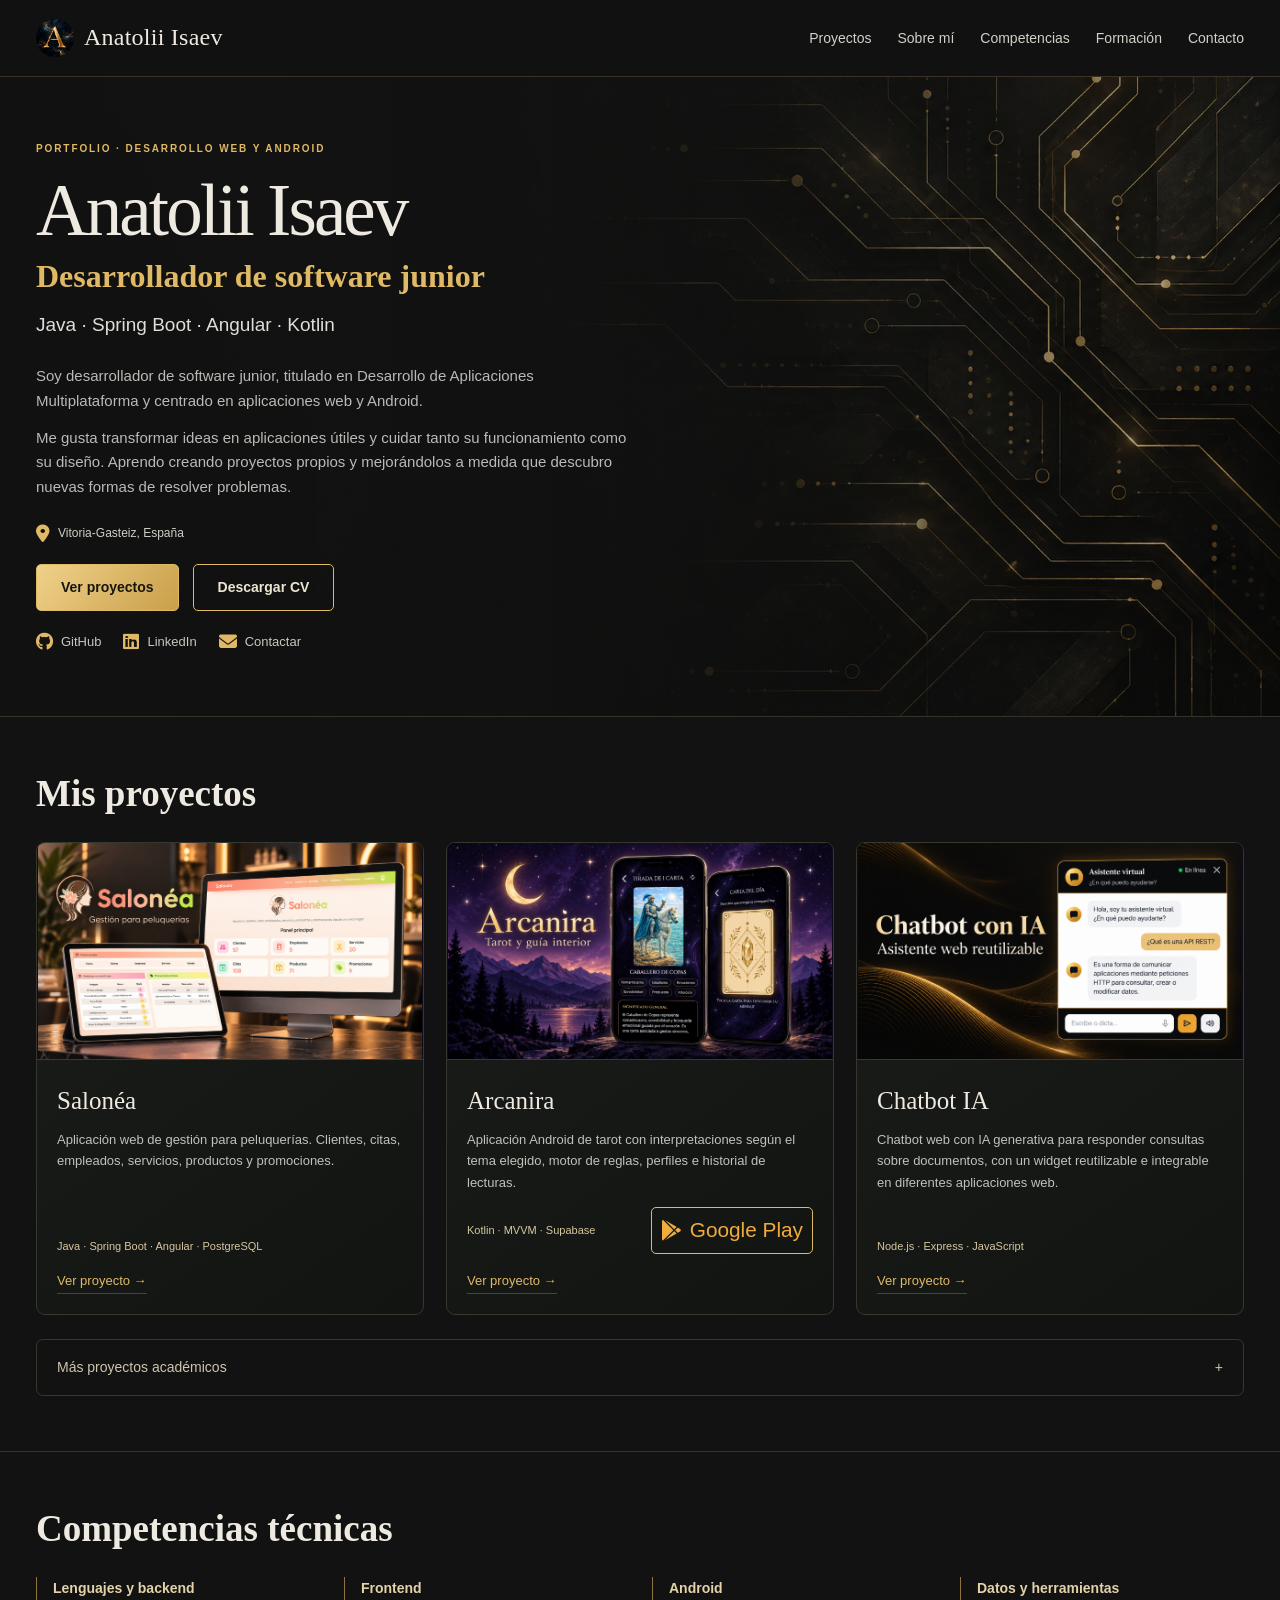
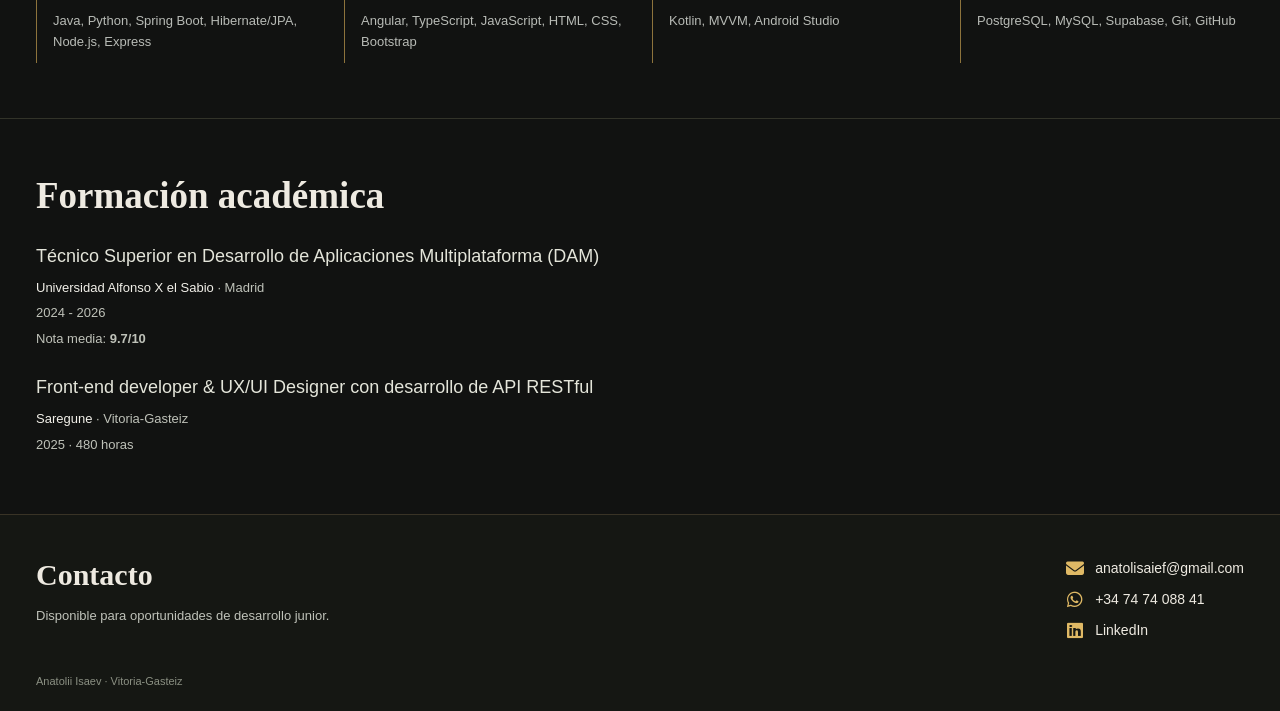
==== commit 4d73217a: "Cambiar el logo" ====
--- a/index.html
+++ b/index.html
@@ -8,7 +8,7 @@
         content="Portfolio de Anatolii Isaev, desarrollador de software junior. Proyectos con Java, Spring Boot, Angular, Kotlin y Node.js.">
     <meta name="theme-color" content="#111211">
     <title>Anatolii Isaev | Desarrollador de software junior</title>
-    <link rel="icon" type="image/png" href="assets/img/swan-favicon.png">
+    <link rel="icon" type="image/png" href="assets/img/logo_favicon.png">
     <link rel="stylesheet" href="https://cdnjs.cloudflare.com/ajax/libs/font-awesome/6.4.2/css/all.min.css">
     <link rel="stylesheet" href="style.css">
     <script src="js/script.js" defer></script>
@@ -19,7 +19,7 @@
     <header class="site-header">
         <div class="header-container">
             <a class="brand" href="#sobre-mi">
-                <img class="brand-logo" src="assets/img/swan.png" alt="">
+                <img class="brand-logo" src="assets/img/logo.png" alt="">
                 <span>Anatolii Isaev</span>
             </a>
 
